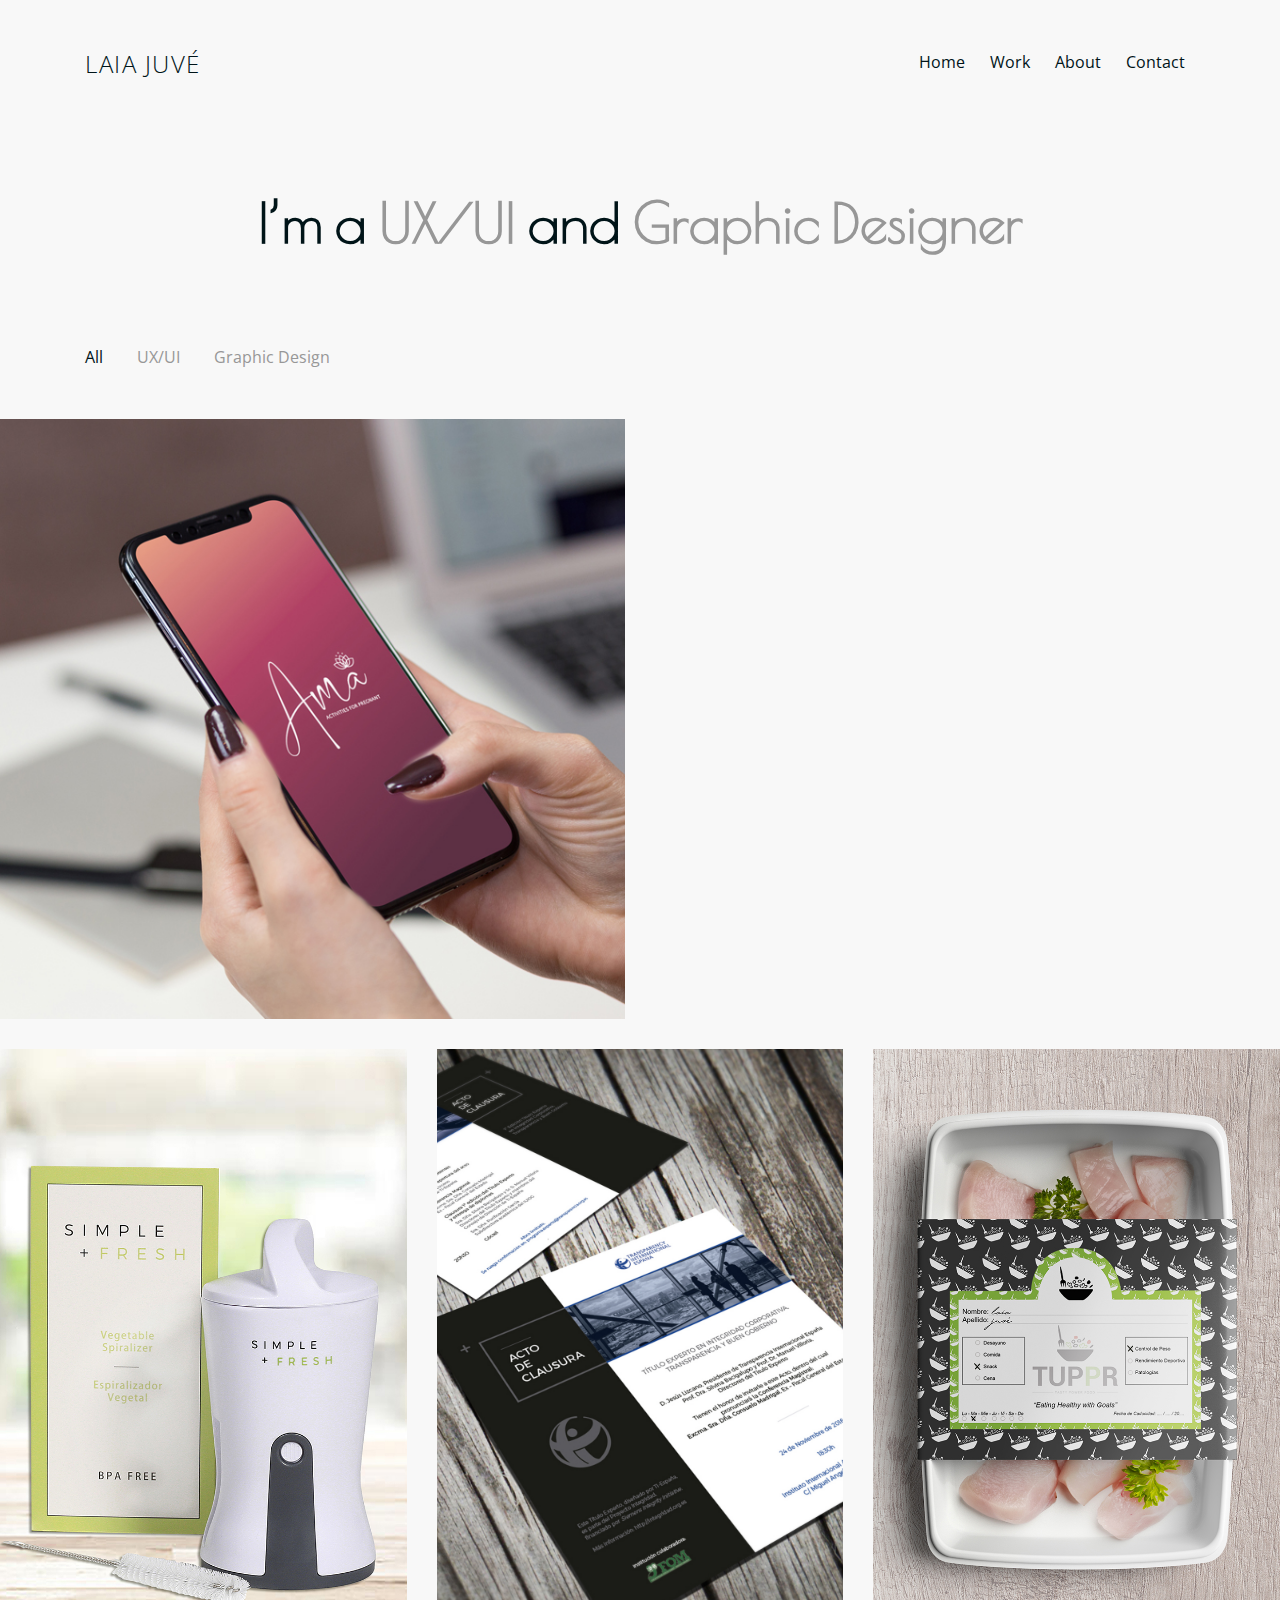
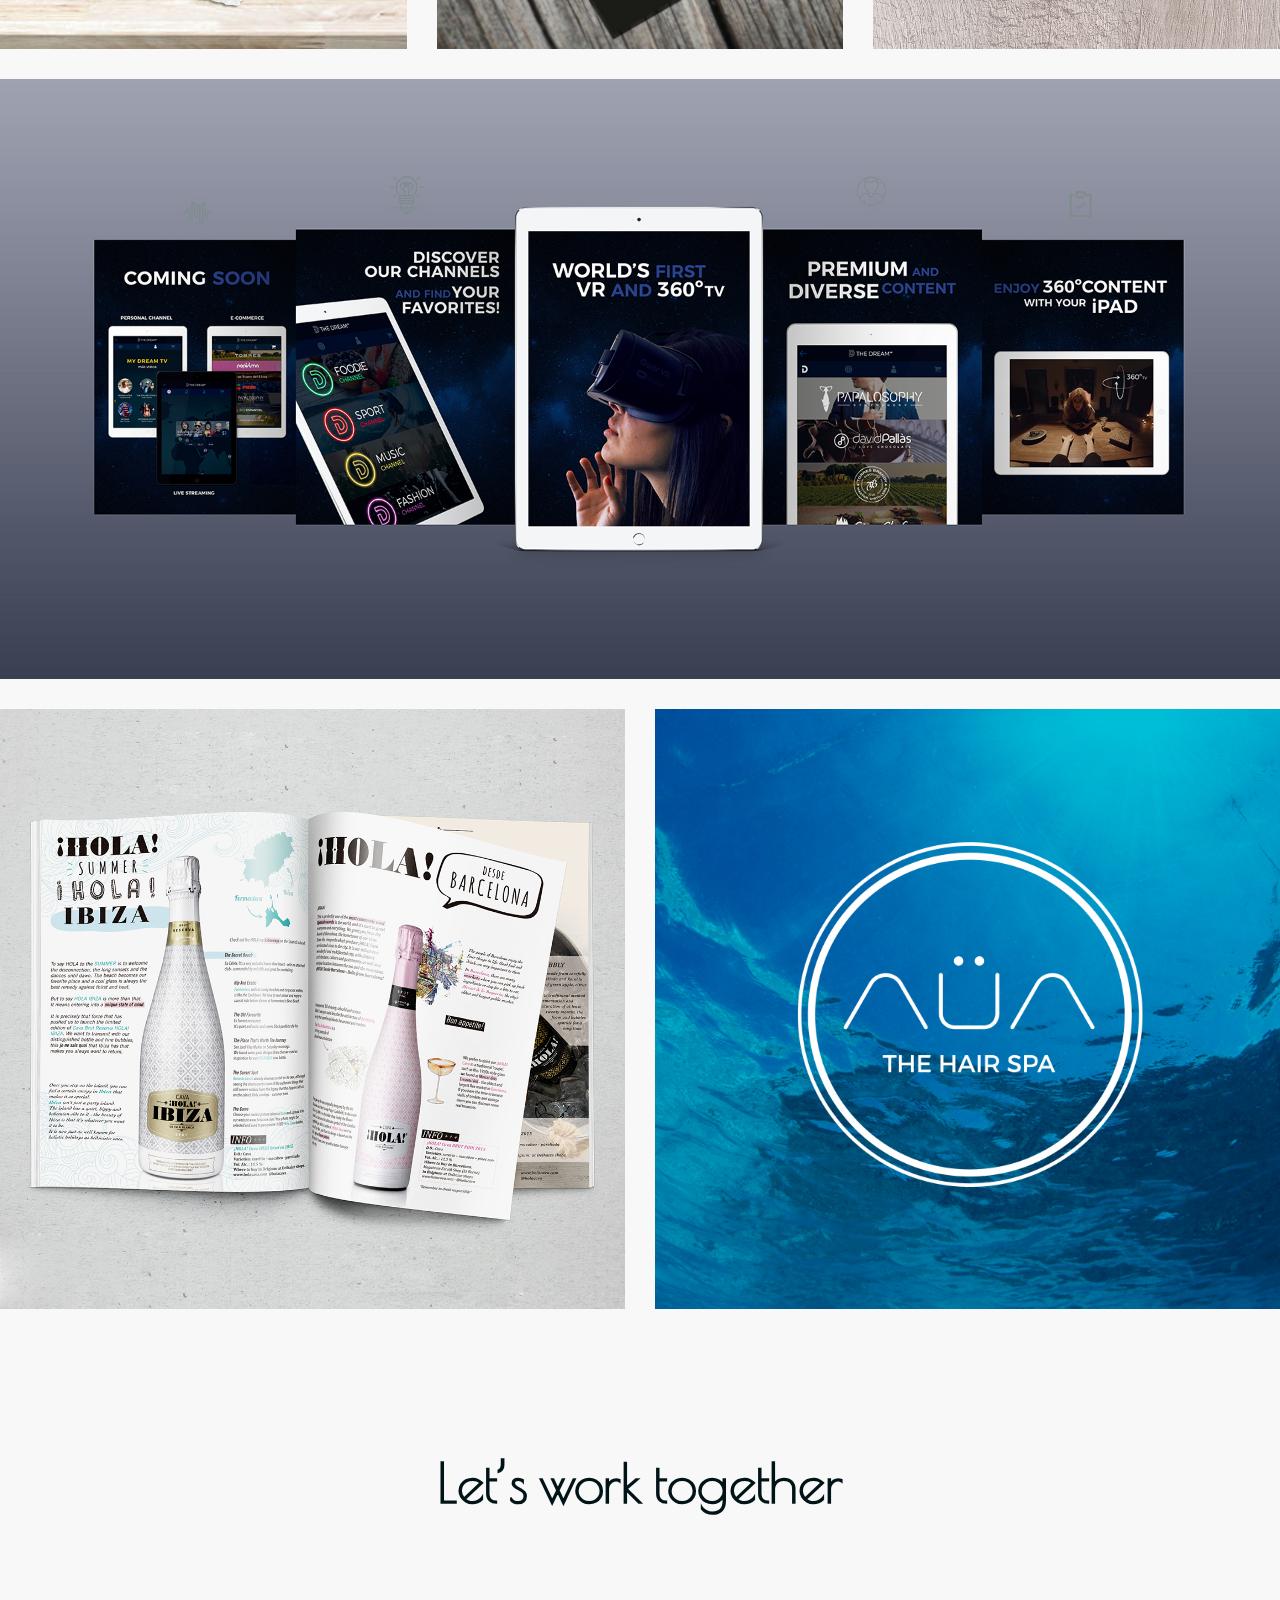
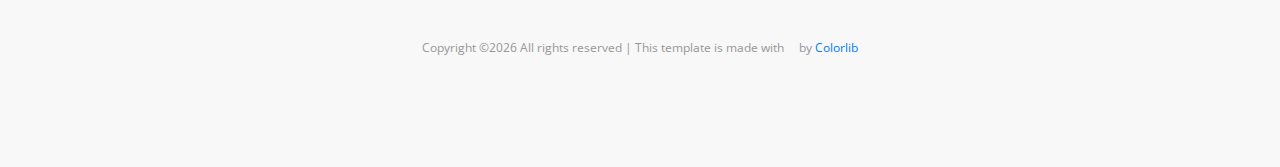
==== home.html @ ed582441 "Versión 1" ====
<!DOCTYPE html>
<html lang="es">
<head>
	<title>Laia Juvé Portfolio</title>
	<meta charset="UTF-8">
	<meta name="description" content="Laia Juvé Portfolio">
	<meta name="keywords" content="portfolio, laia , designer, creative, html">
	<meta name="viewport" content="width=device-width, initial-scale=1.0">
	<!-- Favicon -->
	<link href="img/favicon.ico" rel="shortcut icon"/>

	<!-- Google Fonts -->
	<link href="https://fonts.googleapis.com/css?family=Montserrat" rel="stylesheet">
	<link href="https://fonts.googleapis.com/css?family=Open+Sans" rel="stylesheet">
	<link href="https://fonts.googleapis.com/css?family=Poiret+One" rel="stylesheet">

	<!-- Stylesheets -->
	<link rel="stylesheet" href="stylesheet/bootstrap.min.css"/>
	<link rel="stylesheet" href="stylesheet/font-awesome.min.css"/>
	<link rel="stylesheet" href="stylesheet/magnific-popup.css"/>
	<link rel="stylesheet" href="stylesheet/style.css"/>


</head>
<body>

	<!-- header section start -->
	<header class="header-section">
		<div class="container">
			<div class="row">
				<div class="col-lg-4 col-md-3">
					<div class="logo">
						<h2 class="site-logo">LAIA JUVÉ</h2>
					</div>
				</div>
				<div class="col-lg-8 col-md-9">
					<nav class="main-menu">
						<ul>
							<li><a href="contact.html">Contact</a></li>
							<li><a href="about.html">About</a></li>
							<li><a href="home-2.html">Work</a></li>
							<li><a href="home.html">Home</a></li>
						</ul>
					</nav>
				</div>
			</div>
		</div>
		<div class="nav-switch">
			<i class="fa fa-bars"></i>
		</div>
	</header>
	<!-- header section end -->

	<!-- intro section start -->
	<section class="intro-section">
		<div class="container text-center">
			<div class="row">
				<div class="col-xl-10 offset-xl-1">
					<h2 class="section-title">I’m a <span>UX/UI</span> and <span>Graphic Designer</span></h2>
				</div>
			</div>
		</div>
	</section>
	<!-- intro section end -->


	<!-- portfolio section start -->
	<section class="portfolio-section">
		<div class="container">
			<ul class="portfolio-filter controls">
				<li class="control" data-filter="all">All</li>
				<li class="control" data-filter=".web">UX/UI</li>
				<li class="control" data-filter=".digital">Graphic Design</li>
			</ul>
		</div>
		<div class="container-fluid p-md-0 ">
			<div class="row portfolios-area">
				<div class="mix col-lg-6 col-md-6 web">
					<a href="img/portfolio/1.jpg" class="portfolio-item set-bg" data-setbg="img/portfolio/1.jpg">
						<div class="pi-inner">
							<h2>+ See Project</h2>
						</div>
					</a>
				</div>
				<div class="mix col-lg-6 col-md-6 digital">
					<a href="img/portfolio/2.2.jpg" class="portfolio-item set-bg" data-setbg="img/portfolio/2.2.jpg">
						<div class="pi-inner">
							<h2>+ See Project</h2>
						</div>
					</a>
				</div>
				<div class="mix col-lg-4 col-md-6 web">
					<a href="img/portfolio/3.jpg" class="portfolio-item set-bg" data-setbg="img/portfolio/3.jpg">
						<div class="pi-inner">
							<h2>+ See Project</h2>
						</div>
					</a>
				</div>
				<div class="mix col-lg-4 col-md-6 digital">
					<a href="img/portfolio/4.jpg" class="portfolio-item set-bg" data-setbg="img/portfolio/4.jpg">
						<div class="pi-inner">
							<h2>+ See Project</h2>
						</div>
					</a>
				</div>
				<div class="mix col-lg-4 col-md-6 rened">
					<a href="img/portfolio/5.jpg" class="portfolio-item set-bg" data-setbg="img/portfolio/5.jpg">
						<div class="pi-inner">
							<h2>+ See Project</h2>
						</div>
					</a>
				</div>
				<div class="mix col-lg-12 col-md-6 brand">
					<a href="img/portfolio/6.jpg" class="portfolio-item set-bg" data-setbg="img/portfolio/6.jpg">
						<div class="pi-inner">
							<h2>+ See Project</h2>
						</div>
					</a>
				</div>
				<div class="mix col-lg-6 col-md-6 rened">
					<a href="img/portfolio/7.jpg" class="portfolio-item set-bg" data-setbg="img/portfolio/7.jpg">
						<div class="pi-inner">
							<h2>+ See Project</h2>
						</div>
					</a>
				</div>
				<div class="mix col-lg-6 col-md-6 brand">
					<a href="img/portfolio/8.jpg" class="portfolio-item set-bg" data-setbg="img/portfolio/8.jpg">
						<div class="pi-inner">
							<h2>+ See Project</h2>
						</div>
					</a>
				</div>
			</div>
		</div>
	</section>
	<!-- portfolio section end -->


	<!-- footer section start -->
	<footer class="footer-section text-center">
		<div class="container">
			<h2 class="section-title mb-5">Let’s work together</h2>
			<div class="social-links">
				<a href=""><span class="fa fa-pinterest"></span></a>
				<a href=""><span class="fa fa-linkedin"></span></a>
				<a href=""><span class="fa fa-instagram"></span></a>
				<a href=""><span class="fa fa-facebook"></span></a>
				<a href=""><span class="fa fa-twitter"></span></a>
			</div>
			<div class="copyright"><!-- Link back to Colorlib can't be removed. Template is licensed under CC BY 3.0. -->
Copyright &copy;<script>document.write(new Date().getFullYear());</script> All rights reserved | This template is made with <i class="fa fa-heart-o" aria-hidden="true"></i> by <a href="https://colorlib.com" target="_blank">Colorlib</a>
<!-- Link back to Colorlib can't be removed. Template is licensed under CC BY 3.0. -->
</div>
		</div>
	</footer>
	<!-- footer section end -->



	<!--====== Javascripts & Jquery ======-->
	<script src="js/jquery-2.1.4.min.js"></script>
	<script src="js/bootstrap.min.js"></script>
	<script src="js/mixitup.min.js"></script>
	<script src="js/magnific-popup.min.js"></script>
	<script src="js/main.js"></script>
</body>
</html>
---- stylesheet/style.css ----
/* =================================
------------------------------------
  Riddle - Portfolio
  Version: 1.0
 ------------------------------------
 ====================================*/

/*----------------------------------------*/
/* Template default CSS
/*----------------------------------------*/

html,
body {
  height: 100%;
  font-family: 'Open Sans', sans-serif;
  background-color: #f8f8f8;
}

h1,
h2,
h3,
h4,
h5,
h6 {
  color: #001418;
  margin: 0;
  font-weight: 600;
  font-family: 'Open Sans', sans-serif;
}

p {
  font-size: 18px;
  color: #979797;
  line-height: 1.8;
}

img {
  max-width: 100%;
}

input:focus,
select:focus,
button:focus,
textarea:focus {
  outline: none;
}

a:hover,
a:focus {
  text-decoration: none;
  outline: none;
}

ul,
ol {
  padding: 0;
  margin: 0;
}

/*------------------------
  Helper css
--------------------------*/
.body-pad {
  padding: 0 40px;
}

.spad {
  padding: 100px 0;
}

.pt100 {
  padding-top: 100px;
}

.set-bg {
  background-repeat: no-repeat;
  background-size: cover;
}

.section-title {
  font-size: 55px;
  font-family: 'Poiret One', cursive;
}

.section-title span {
  color: #979797;
}

/*------------------------
  Common Elements
--------------------------*/
.element {
  margin-bottom: 100px;
}

.element:last-child {
  margin-bottom: 0;
}


/*=== Buttons ===*/


.btn-fade {
  background-color: #979797;
}

.btn-line {
  background: none;
  border: 2px solid #000;
  color: #000;
  padding: 13px 10px;
}

.btn-line:hover {
  color: #000;
}

.btn-line-fade {
  background: none;
  border: 2px solid #979797;
  color: #979797;
  padding: 13px 10px;
}

.btn-line-fade:hover {
  color: #979797;
}


/*===  Accordion  ===*/
.accordion-area .panel {
  margin-bottom: 30px;
}

.accordion-area .panel-header {
  background: #000;
  color: #fff;
  display: block;
  padding: 12px 50px;
  padding-left: 30px;
  font-size: 14px;
  font-weight: 600;
  position: relative;
  border: 2px solid #000;
  -webkit-transition: all 0.4s ease-out 0s;
  -o-transition: all 0.4s ease-out 0s;
  transition: all 0.4s ease-out 0s;
}

.accordion-area .panel-header.active {
  background: transparent;
  color: #000;
}

.accordion-area .panel-header.active .panel-link:after {
  content: "-";
  color: #000;
}

.accordion-area .panel-header.active .panel-link.collapsed:after {
  content: "+";
}

.accordion-area .panel-link {
  position: absolute;
  right: 0;
  top: 0;
  height: 100%;
  width: 50px;
  border: none;
  cursor: pointer;
  background: transparent;
}

.accordion-area .panel-body p {
  font-size: 14px;
  margin-bottom: 0;
  padding-top: 25px;
}

.accordion-area .panel-body {
  padding: 0 5px;
}

.accordion-area .panel-link:after {
  content: "+";
  position: absolute;
  left: 50%;
  font-size: 16px;
  font-weight: 700;
  top: 50%;
  color: #fff;
  line-height: 16px;
  margin-top: -8px;
  margin-left: -4px;
}

/*===  Tab  ===*/
.tab-element .nav-tabs {
  border-bottom: none;
  margin-bottom: 35px;
}

.tab-element .nav-tabs .nav-link {
  border: 2px solid #000;
  background: #000;
  border-radius: 0;
  margin-right: 10px;
  font-size: 14px;
  font-weight: 500;
  color: #222;
  padding: 15px 40px;
  min-width: 118px;
  font-size: 16px;
  color: #fff;
  margin-bottom: 10px;
}

.tab-element .nav-tabs .nav-item:last-child .nav-link {
  margin-right: 0;
}

.tab-element .nav-tabs .nav-link.active {
  background: transparent;
  color: #000;
}

.tab-element .tab-pane h4 {
  font-size: 18px;
  margin: 25px 0 20px;
}

.tab-element .tab-pane p {
  font-size: 14px;
}

.circle-progress {
  text-align: center;
  position: relative;
}

.circle-progress canvas {
  -webkit-transform: rotate(90deg);
  -ms-transform: rotate(90deg);
  transform: rotate(90deg);
}

.circle-progress .progress-info {
  position: absolute;
  width: 100%;
  top: 30%;
}

.circle-progress .progress-info h2 {
  font-size: 36px;
}

.circle-progress .progress-info p {
  color: #979797;
  font-size: 16px;
  line-height: normal;
}

/*===  Icon Box  ===*/
.icon-box {
  display: -webkit-box;
  display: -ms-flexbox;
  display: flex;
}

.icon-box .icon h2 {
  font-size: 60px;
}

.icon-box .icon-box-content {
  padding-left: 25px;
  padding-top: 10px;
}

.icon-box .icon-box-content h3 {
  font-size: 24px;
  margin-bottom: 25px;
}

/*------------------------
    Header Section
--------------------------*/
.header-section {
  padding-top: 30px;
  padding-bottom: 20px;
  position: relative;
}

.site-logo {
  font-size: 24px;
  padding-top: 20px;
  font-weight: lighter;
  letter-spacing: 1.5px;
}

.main-menu ul {
  list-style: none;
}

.main-menu ul li {
  display: inline;
  float: right;
}

.main-menu ul li a {
  display: inline-block;
  font-size: 16px;
  color: #001418;
  margin-left: 15px;
  margin-right: 10px;
  padding: 20px 0 5px;
}

.header-btn {
  float: right;
  margin-right: 0;
}

.nav-switch {
  display: none;
}

/*------------------------
    Intro Section
--------------------------*/
.intro-section {
  padding: 90px 0;
}

/*------------------------
    Portfolio Section
--------------------------*/
.portfolio-section {
  overflow: hidden;
}

.portfolio-filter {
  list-style: none;
  padding-bottom: 40px;
}

.portfolio-filter li {
  font-size: 16px;
  display: inline-block;
  margin-right: 30px;
  padding-bottom: 10px;
  color: #979797;
  cursor: pointer;
}

.portfolio-filter li.mixitup-control-active {
  color: #001418;
}

.portfolios-area .gallery-block {
  padding: 0;
}

.gallery-block {
  position: relative;
}

.portfolio-item {
  display: block;
  width: 100%;
  height: 600px;
  background-position: center center;
  position: relative;
  margin-bottom: 30px;
}

.portfolio-item .pi-inner {
  position: absolute;
  width: 100%;
  height: 100%;
  left: 0;
  top: 0;
  background: transparent;
  -webkit-transition: all 0.4s ease 0s;
  -o-transition: all 0.4s ease 0s;
  transition: all 0.4s ease 0s;
}

.portfolio-item .pi-inner h2 {
  opacity: 0;
  font-size: 30px;
  font-weight: 400;
  position: absolute;
  left: 50px;
  bottom: 50px;
  color: #fff;
  letter-spacing: 10px;
  -webkit-transition: all 0.3s ease 0s;
  -o-transition: all 0.3s ease 0s;
  transition: all 0.3s ease 0s;
}

.portfolio-item:hover .pi-inner {
  background: rgba(0, 20, 24, 0.8);
}

.portfolio-item:hover .pi-inner h2 {
  opacity: 1;
  letter-spacing: 0;
}

.portfolio-meta {
  padding-bottom: 45px;
}

.portfolio-meta h2 {
  font-size: 24px;
}

.portfolio-meta p {
  font-size: 14px;
  color: #a6a6a6;
  margin-bottom: 0;
}

.portfolio-intro {
  display: block;
}

.img-popup-warp .mfp-content {
  opacity: 0;
  -webkit-transform: scale(0.8);
  -ms-transform: scale(0.8);
  transform: scale(0.8);
  -webkit-transition: all 0.4s;
  -o-transition: all 0.4s;
  transition: all 0.4s;
}

.img-popup-warp.mfp-ready .mfp-content {
  opacity: 1;
  -webkit-transform: scale(1);
  -ms-transform: scale(1);
  transform: scale(1);
}

/*------------------------
    Footer Section
--------------------------*/
.footer-section {
  padding: 110px 0;
}

.footer-section .copyright {
  font-size: 12px;
  color: #979797;
}

.social-links {
  margin-top: 60px;
  margin-bottom: 40px;
}

.social-links a {
  color: #979797;
  font-size: 15px;
  margin-right: 30px;
}

.social-links a:last-child {
  margin-right: 0;
}

/*------------------------
    About Page
--------------------------*/
.pic-frame {
  position: relative;
  padding-left: 25px;
  padding-bottom: 25px;
  display: inline-block;
}

.pic-frame:after {
  position: absolute;
  content: "";
  width: calc(100% - 25px);
  height: calc(100% - 25px);
  bottom: 0;
  left: 0;
  border: 2px solid #000;
  z-index: 1;
}

.milestone {
  margin-top: 15px;
}

.milestone h2 {
  font-size: 60px;
}

.milestone h2 span {
  font-size: 18px;
  color: #979797;
}

/*------------------------
    Blog Page
--------------------------*/
.blog-item {
  margin-bottom: 70px;
}

.blog-item .read-more {
  color: #000;
  position: relative;
  display: inline-block;
  padding-bottom: 5px;
  line-height: 18px;
  font-size: 18px;
}

.blog-item .read-more:after {
  position: absolute;
  content: '';
  width: 100%;
  height: 2px;
  bottom: 0;
  left: 0;
  background: #000;
}

.thumb {
  margin-bottom: 30px;
}

.blog-content h2 {
  font-size: 24px;
  margin-bottom: 15px;
}

.blog-content .blog-meta {
  font-size: 13px;
  color: #979797;
  margin-bottom: 30px;
}

.blog-content p {
  margin-bottom: 30px;
}

/*------------------------
    Contact Page
--------------------------*/
.contect-tect {
  text-align: center;
  margin-bottom: 70px;
}

.contect-tect h2 {
  font-size: 24px;
  margin-bottom: 30px;
}

.contect-tect p {
  font-size: 17px;
}

.contact-form {
  display: block;
  width: 100%;
}

.contact-form input {
  padding-left: 25px;
  height: 60px;
  width: 100%;
  border: none;
  border-bottom: 2px solid #000;
  margin-bottom: 30px;
  font-size: 12px;
}

.contact-form textarea {
  padding-left: 25px;
  height: 200px;
  width: 100%;
  border: none;
  border-bottom: 2px solid #000;
  margin-bottom: 30px;
  font-size: 12px;
}

.contact-form ::-webkit-input-placeholder {
  font-style: italic;
}

.contact-form :-ms-input-placeholder {
  font-style: italic;
}

.contact-form ::-ms-input-placeholder {
  font-style: italic;
}

.contact-form ::placeholder {
  font-style: italic;
}

/* ===========================
  Responsive
==============================*/
@media only screen and (max-width: 1448px) {
  .home-2.container {
    width: auto;
  }
}

/* Medium screen : 992px. */
@media only screen and (min-width: 992px) and (max-width: 1199px) {
  .portfolio-item {
    height: 450px;
  }
}

/* Tablet :768px. */
@media only screen and (min-width: 768px) and (max-width: 991px) {
  .body-pad {
    padding: 0 30px;
  }
  .portfolio-item {
    height: 350px;
  }
}

/* Large Mobile :480px. */
@media only screen and (max-width: 767px) {
  .body-pad {
    padding: 0 15px;
  }
  .main-menu {
    position: absolute;
    background: #efefef;
    width: 100%;
    z-index: 999;
    left: 0;
    top: 30px;
    padding-top: 15px;
    display: none;
  }
  .main-menu ul li a {
    padding: 10px 15px;
    border-bottom: 1px solid #ddd;
    display: block;
  }
  .main-menu ul li {
    display: block;
  }
  .main-menu ul li:last-child a {
    border-bottom: none;
  }
  .home-2 {
    text-align: left;
  }
  .home-2 .main-menu {
    top: 99px;
  }
  .nav-switch {
    position: absolute;
    right: 25px;
    font-size: 30px;
    color: #333;
    top: 35px;
    display: block;
  }
  .header-btn {
    display: none;
  }
  .section-title {
    font-size: 45px;
  }
  .portfolio-filter {
    text-align: center;
  }
}

/* small Mobile :320px. */
@media only screen and (max-width: 479px) {
  .section-title {
    font-size: 30px;
  }
}
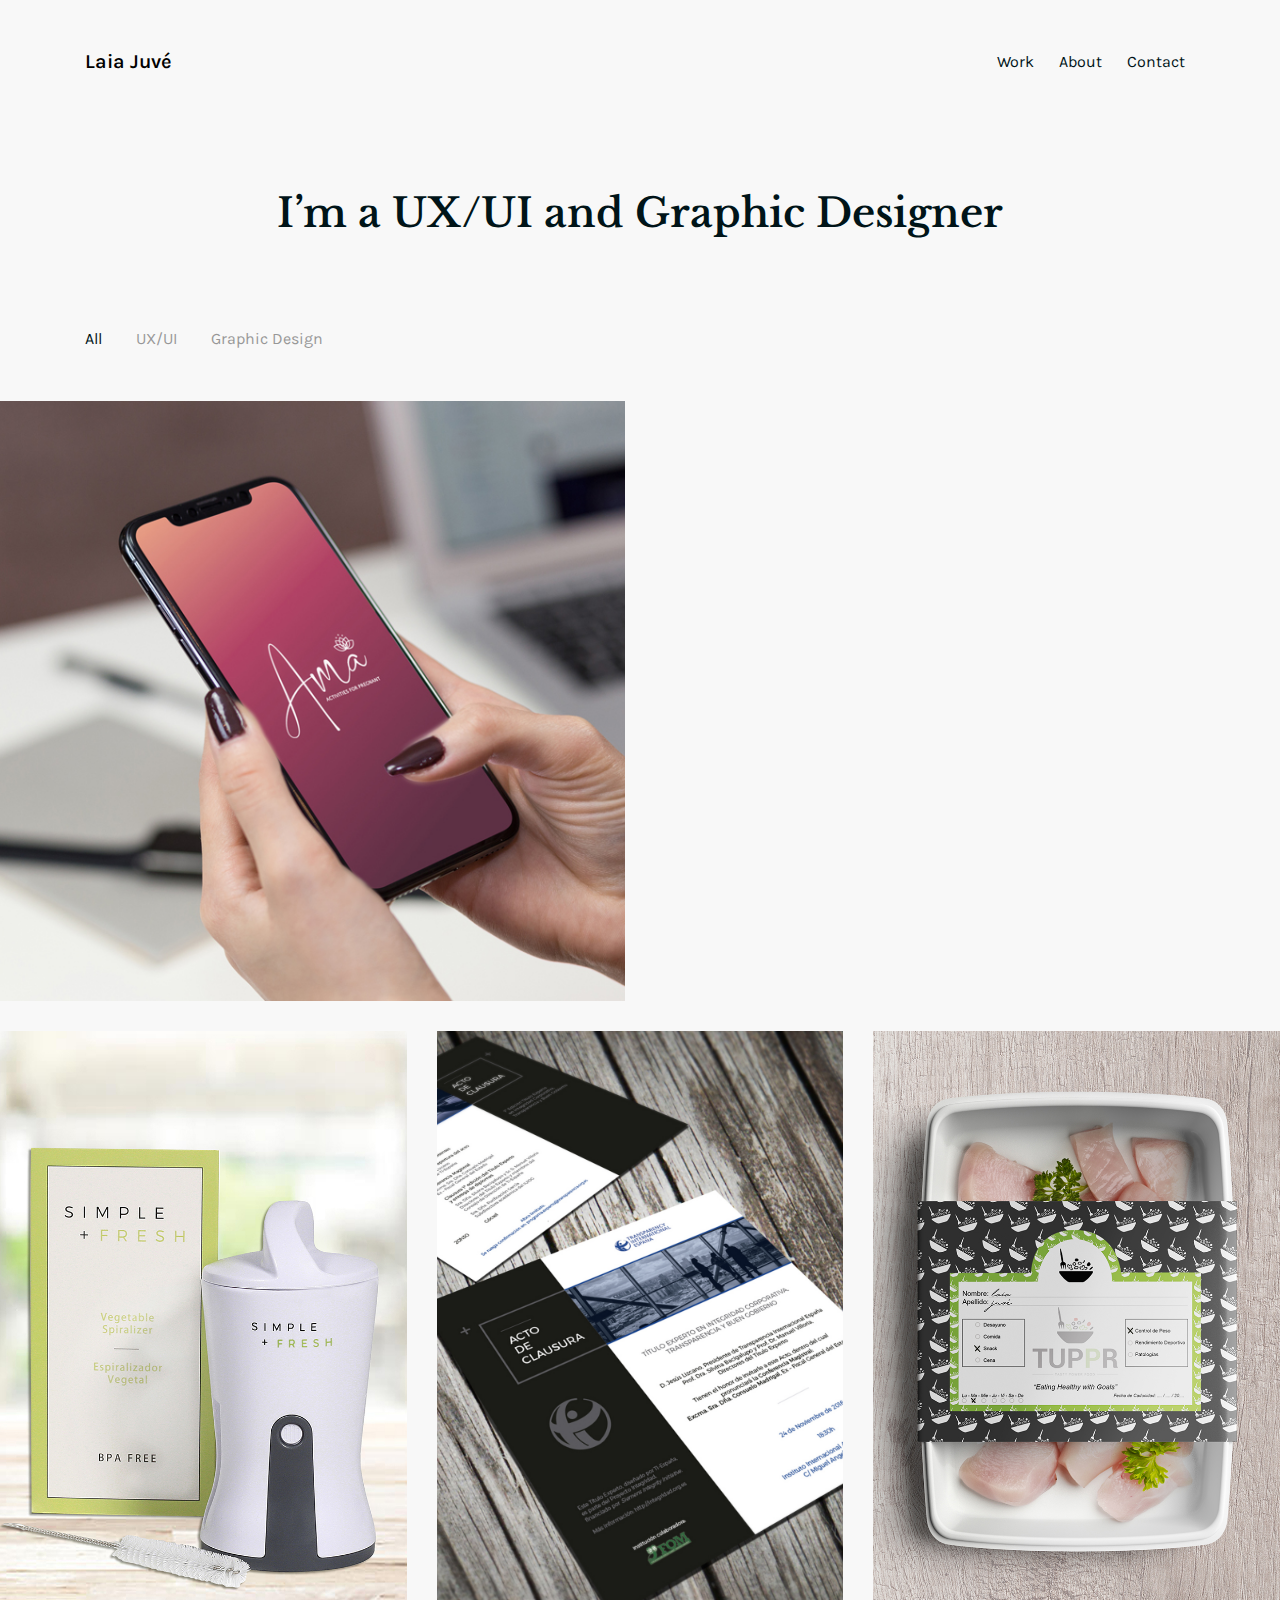
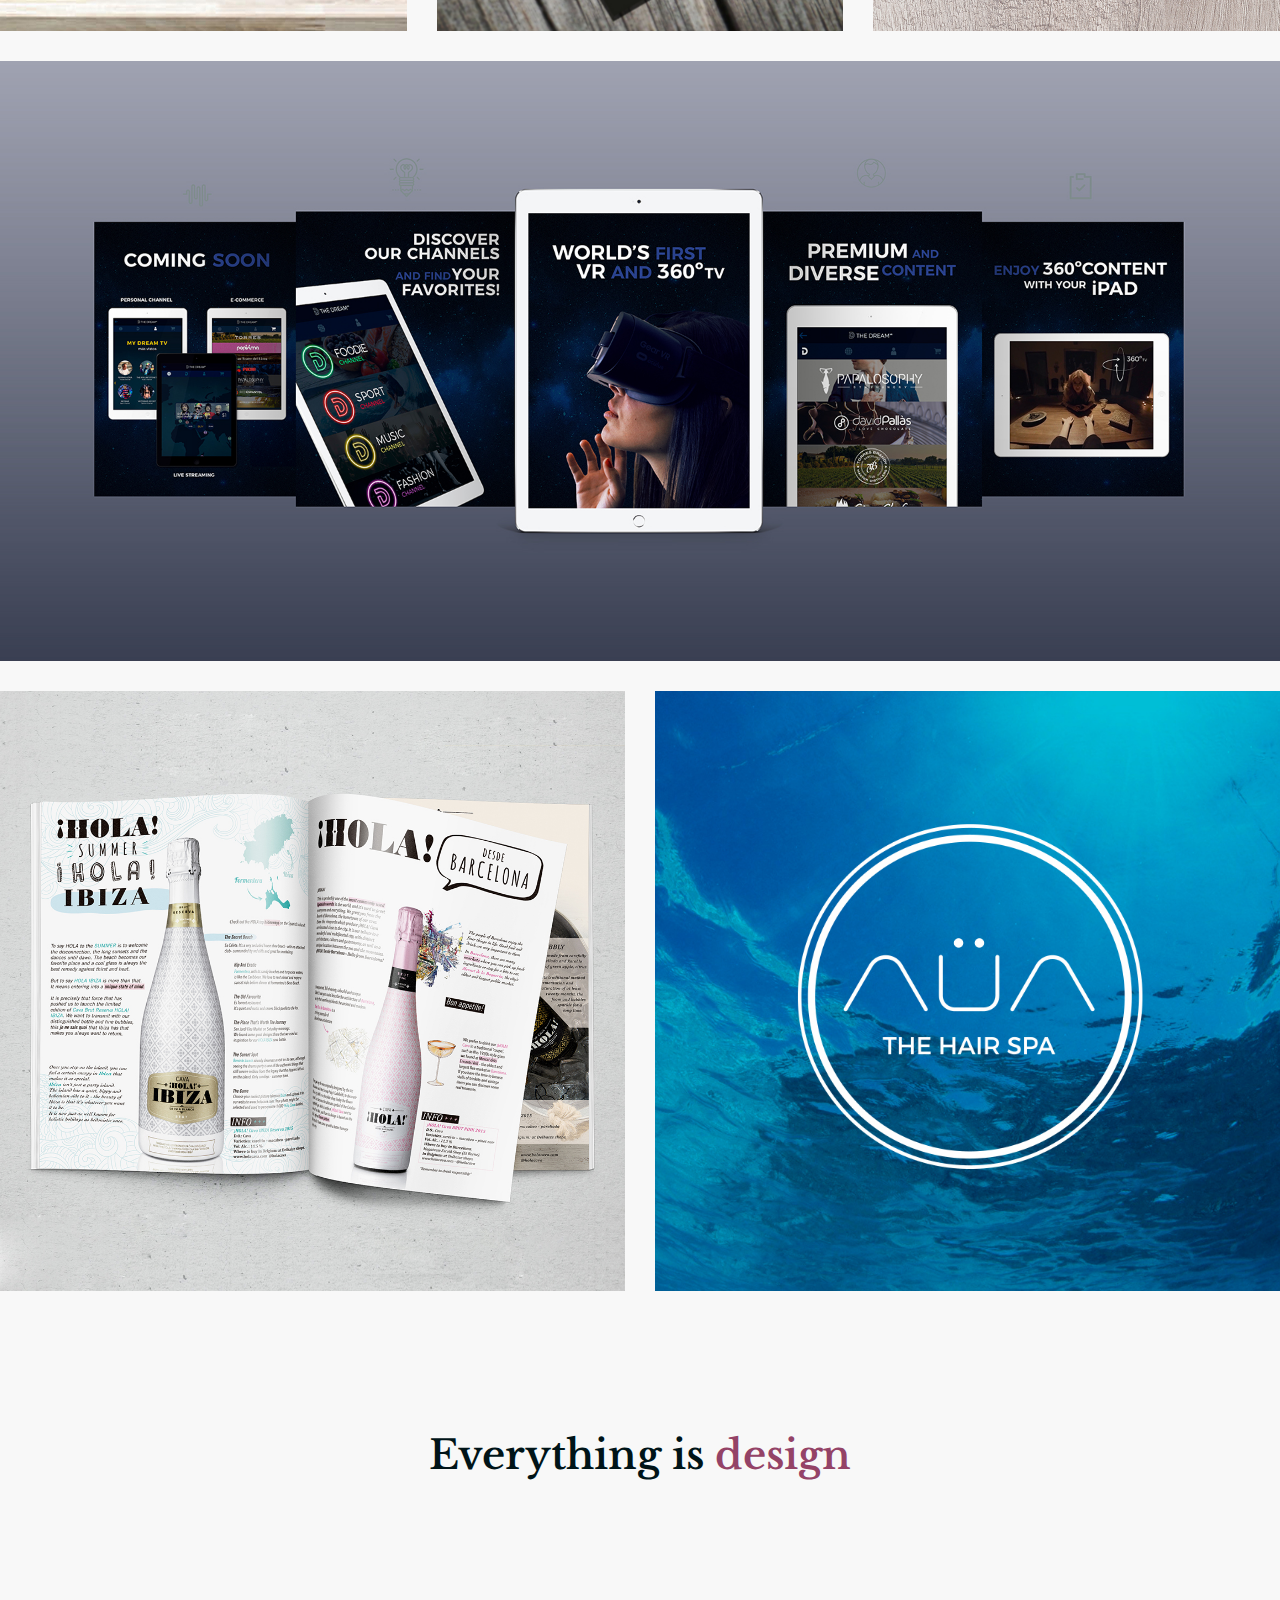
==== commit f78f1eeb: "v4" ====
--- a/home.html
+++ b/home.html
@@ -6,15 +6,22 @@
 	<meta name="description" content="Laia Juvé Portfolio">
 	<meta name="keywords" content="portfolio, laia , designer, creative, html">
 	<meta name="viewport" content="width=device-width, initial-scale=1.0">
+	<meta name="theme-color" content="#f8f8f8">
 	<!-- Favicon -->
 	<link href="img/favicon.ico" rel="shortcut icon"/>
 
 	<!-- Google Fonts -->
-	<link href="https://fonts.googleapis.com/css?family=Montserrat" rel="stylesheet">
 	<link href="https://fonts.googleapis.com/css?family=Open+Sans" rel="stylesheet">
 	<link href="https://fonts.googleapis.com/css?family=Poiret+One" rel="stylesheet">
+	<link href="https://fonts.googleapis.com/css?family=Karla" rel="stylesheet">
+	<link href="https://fonts.googleapis.com/css?family=Krub" rel="stylesheet">
+	<link href="https://fonts.googleapis.com/css?family=Libre+Baskerville" rel="stylesheet">
 
 	<!-- Stylesheets -->
+	<script src="./js/jquery.js"></script>
+ 	<script src="https://cdnjs.cloudflare.com/ajax/libs/popper.js/1.14.3/umd/popper.min.js" integrity="sha384-ZMP7rVo3mIykV+2+9J3UJ46jBk0WLaUAdn689aCwoqbBJiSnjAK/l8WvCWPIPm49" crossorigin="anonymous"></script>
+ 	<script src="./bootstrap.js"></script>
+ 	<script src="./main1.js"></script>
 	<link rel="stylesheet" href="stylesheet/bootstrap.min.css"/>
 	<link rel="stylesheet" href="stylesheet/font-awesome.min.css"/>
 	<link rel="stylesheet" href="stylesheet/magnific-popup.css"/>
@@ -25,21 +32,20 @@
 <body>
 
 	<!-- header section start -->
-	<header class="header-section">
+	<header class="cabecera">
 		<div class="container">
 			<div class="row">
 				<div class="col-lg-4 col-md-3">
 					<div class="logo">
-						<h2 class="site-logo">LAIA JUVÉ</h2>
+						<h2 class="logotipo"><a href="home.html">Laia Juvé</a></h2>
 					</div>
 				</div>
 				<div class="col-lg-8 col-md-9">
 					<nav class="main-menu">
 						<ul>
-							<li><a href="contact.html">Contact</a></li>
+							<li><a href="contact.html" class="active">Contact</a></li>
 							<li><a href="about.html">About</a></li>
-							<li><a href="home-2.html">Work</a></li>
-							<li><a href="home.html">Home</a></li>
+							<li><a href="home.html">Work</a></li>
 						</ul>
 					</nav>
 				</div>
@@ -56,7 +62,7 @@
 		<div class="container text-center">
 			<div class="row">
 				<div class="col-xl-10 offset-xl-1">
-					<h2 class="section-title">I’m a <span>UX/UI</span> and <span>Graphic Designer</span></h2>
+					<h2 class="titulos">I’m a UX/UI and Graphic Designer</h2>
 				</div>
 			</div>
 		</div>
@@ -69,62 +75,62 @@
 		<div class="container">
 			<ul class="portfolio-filter controls">
 				<li class="control" data-filter="all">All</li>
-				<li class="control" data-filter=".web">UX/UI</li>
-				<li class="control" data-filter=".digital">Graphic Design</li>
+				<li class="control" data-filter=".UX">UX/UI</li>
+				<li class="control" data-filter=".graphic">Graphic Design</li>
 			</ul>
 		</div>
 		<div class="container-fluid p-md-0 ">
 			<div class="row portfolios-area">
-				<div class="mix col-lg-6 col-md-6 web">
+				<div class="mix col-lg-6 col-md-6 UX">
 					<a href="img/portfolio/1.jpg" class="portfolio-item set-bg" data-setbg="img/portfolio/1.jpg">
 						<div class="pi-inner">
 							<h2>+ See Project</h2>
 						</div>
 					</a>
 				</div>
-				<div class="mix col-lg-6 col-md-6 digital">
+				<div class="mix col-lg-6 col-md-6 UX">
 					<a href="img/portfolio/2.2.jpg" class="portfolio-item set-bg" data-setbg="img/portfolio/2.2.jpg">
 						<div class="pi-inner">
 							<h2>+ See Project</h2>
 						</div>
 					</a>
 				</div>
-				<div class="mix col-lg-4 col-md-6 web">
+				<div class="mix col-lg-4 col-md-6 graphic">
 					<a href="img/portfolio/3.jpg" class="portfolio-item set-bg" data-setbg="img/portfolio/3.jpg">
 						<div class="pi-inner">
 							<h2>+ See Project</h2>
 						</div>
 					</a>
 				</div>
-				<div class="mix col-lg-4 col-md-6 digital">
+				<div class="mix col-lg-4 col-md-6 graphic">
 					<a href="img/portfolio/4.jpg" class="portfolio-item set-bg" data-setbg="img/portfolio/4.jpg">
 						<div class="pi-inner">
 							<h2>+ See Project</h2>
 						</div>
 					</a>
 				</div>
-				<div class="mix col-lg-4 col-md-6 rened">
+				<div class="mix col-lg-4 col-md-6 graphic">
 					<a href="img/portfolio/5.jpg" class="portfolio-item set-bg" data-setbg="img/portfolio/5.jpg">
 						<div class="pi-inner">
 							<h2>+ See Project</h2>
 						</div>
 					</a>
 				</div>
-				<div class="mix col-lg-12 col-md-6 brand">
+				<div class="mix col-lg-12 col-md-6 UX">
 					<a href="img/portfolio/6.jpg" class="portfolio-item set-bg" data-setbg="img/portfolio/6.jpg">
 						<div class="pi-inner">
 							<h2>+ See Project</h2>
 						</div>
 					</a>
 				</div>
-				<div class="mix col-lg-6 col-md-6 rened">
+				<div class="mix col-lg-6 col-md-6 graphic">
 					<a href="img/portfolio/7.jpg" class="portfolio-item set-bg" data-setbg="img/portfolio/7.jpg">
 						<div class="pi-inner">
 							<h2>+ See Project</h2>
 						</div>
 					</a>
 				</div>
-				<div class="mix col-lg-6 col-md-6 brand">
+				<div class="mix col-lg-6 col-md-6 graphic">
 					<a href="img/portfolio/8.jpg" class="portfolio-item set-bg" data-setbg="img/portfolio/8.jpg">
 						<div class="pi-inner">
 							<h2>+ See Project</h2>
@@ -137,21 +143,16 @@
 	<!-- portfolio section end -->
 
 
-	<!-- footer section start -->
-	<footer class="footer-section text-center">
+	<!-- FOOTER -->
+	<footer class="pie text-center">
 		<div class="container">
-			<h2 class="section-title mb-5">Let’s work together</h2>
-			<div class="social-links">
-				<a href=""><span class="fa fa-pinterest"></span></a>
-				<a href=""><span class="fa fa-linkedin"></span></a>
-				<a href=""><span class="fa fa-instagram"></span></a>
-				<a href=""><span class="fa fa-facebook"></span></a>
-				<a href=""><span class="fa fa-twitter"></span></a>
+			<h2 class="titulos mb-5">Everything is <span>design</span></h2>
+			<div class="rrss">
+				<a href="https://www.linkedin.com/in/laia-juv%C3%A9-navarro-432b17116/"><span class="fa fa-linkedin"></span></a>
+				<a href="https://www.instagram.com/laia.jn/"><span class="fa fa-instagram"></span></a>
+				<a href="https://www.facebook.com/laiajuve"><span class="fa fa-facebook"></span></a>
 			</div>
-			<div class="copyright"><!-- Link back to Colorlib can't be removed. Template is licensed under CC BY 3.0. -->
-Copyright &copy;<script>document.write(new Date().getFullYear());</script> All rights reserved | This template is made with <i class="fa fa-heart-o" aria-hidden="true"></i> by <a href="https://colorlib.com" target="_blank">Colorlib</a>
-<!-- Link back to Colorlib can't be removed. Template is licensed under CC BY 3.0. -->
-</div>
+
 		</div>
 	</footer>
 	<!-- footer section end -->
@@ -165,4 +166,4 @@
 	<script src="js/magnific-popup.min.js"></script>
 	<script src="js/main.js"></script>
 </body>
-</html>
+</html>s
--- a/stylesheet/style.css
+++ b/stylesheet/style.css
@@ -1,9 +1,3 @@
-/* =================================
-------------------------------------
-  Riddle - Portfolio
-  Version: 1.0
- ------------------------------------
- ====================================*/
 
 /*----------------------------------------*/
 /* Template default CSS
@@ -12,7 +6,7 @@
 html,
 body {
   height: 100%;
-  font-family: 'Open Sans', sans-serif;
+  font-family: 'Karla', sans-serif;
   background-color: #f8f8f8;
 }
 
@@ -25,7 +19,7 @@
   color: #001418;
   margin: 0;
   font-weight: 600;
-  font-family: 'Open Sans', sans-serif;
+  font-family: 'Karla', sans-serif;
 }
 
 p {
@@ -57,6 +51,8 @@
   margin: 0;
 }
 
+
+
 /*------------------------
   Helper css
 --------------------------*/
@@ -77,13 +73,13 @@
   background-size: cover;
 }
 
-.section-title {
-  font-size: 55px;
-  font-family: 'Poiret One', cursive;
-}
-
-.section-title span {
-  color: #979797;
+.titulos {
+  font-size: 40px;
+  font-family: 'Libre Baskerville', serif;
+}
+
+.titulos span {
+  color: #944367;
 }
 
 /*------------------------
@@ -98,205 +94,23 @@
 }
 
 
-/*=== Buttons ===*/
-
-
-.btn-fade {
-  background-color: #979797;
-}
-
-.btn-line {
-  background: none;
-  border: 2px solid #000;
-  color: #000;
-  padding: 13px 10px;
-}
-
-.btn-line:hover {
-  color: #000;
-}
-
-.btn-line-fade {
-  background: none;
-  border: 2px solid #979797;
-  color: #979797;
-  padding: 13px 10px;
-}
-
-.btn-line-fade:hover {
-  color: #979797;
-}
-
-
-/*===  Accordion  ===*/
-.accordion-area .panel {
-  margin-bottom: 30px;
-}
-
-.accordion-area .panel-header {
-  background: #000;
-  color: #fff;
-  display: block;
-  padding: 12px 50px;
-  padding-left: 30px;
-  font-size: 14px;
-  font-weight: 600;
-  position: relative;
-  border: 2px solid #000;
-  -webkit-transition: all 0.4s ease-out 0s;
-  -o-transition: all 0.4s ease-out 0s;
-  transition: all 0.4s ease-out 0s;
-}
-
-.accordion-area .panel-header.active {
-  background: transparent;
-  color: #000;
-}
-
-.accordion-area .panel-header.active .panel-link:after {
-  content: "-";
-  color: #000;
-}
-
-.accordion-area .panel-header.active .panel-link.collapsed:after {
-  content: "+";
-}
-
-.accordion-area .panel-link {
-  position: absolute;
-  right: 0;
-  top: 0;
-  height: 100%;
-  width: 50px;
-  border: none;
-  cursor: pointer;
-  background: transparent;
-}
-
-.accordion-area .panel-body p {
-  font-size: 14px;
-  margin-bottom: 0;
-  padding-top: 25px;
-}
-
-.accordion-area .panel-body {
-  padding: 0 5px;
-}
-
-.accordion-area .panel-link:after {
-  content: "+";
-  position: absolute;
-  left: 50%;
-  font-size: 16px;
-  font-weight: 700;
-  top: 50%;
-  color: #fff;
-  line-height: 16px;
-  margin-top: -8px;
-  margin-left: -4px;
-}
-
-/*===  Tab  ===*/
-.tab-element .nav-tabs {
-  border-bottom: none;
-  margin-bottom: 35px;
-}
-
-.tab-element .nav-tabs .nav-link {
-  border: 2px solid #000;
-  background: #000;
-  border-radius: 0;
-  margin-right: 10px;
-  font-size: 14px;
-  font-weight: 500;
-  color: #222;
-  padding: 15px 40px;
-  min-width: 118px;
-  font-size: 16px;
-  color: #fff;
-  margin-bottom: 10px;
-}
-
-.tab-element .nav-tabs .nav-item:last-child .nav-link {
-  margin-right: 0;
-}
-
-.tab-element .nav-tabs .nav-link.active {
-  background: transparent;
-  color: #000;
-}
-
-.tab-element .tab-pane h4 {
-  font-size: 18px;
-  margin: 25px 0 20px;
-}
-
-.tab-element .tab-pane p {
-  font-size: 14px;
-}
-
-.circle-progress {
-  text-align: center;
-  position: relative;
-}
-
-.circle-progress canvas {
-  -webkit-transform: rotate(90deg);
-  -ms-transform: rotate(90deg);
-  transform: rotate(90deg);
-}
-
-.circle-progress .progress-info {
-  position: absolute;
-  width: 100%;
-  top: 30%;
-}
-
-.circle-progress .progress-info h2 {
-  font-size: 36px;
-}
-
-.circle-progress .progress-info p {
-  color: #979797;
-  font-size: 16px;
-  line-height: normal;
-}
-
-/*===  Icon Box  ===*/
-.icon-box {
-  display: -webkit-box;
-  display: -ms-flexbox;
-  display: flex;
-}
-
-.icon-box .icon h2 {
-  font-size: 60px;
-}
-
-.icon-box .icon-box-content {
-  padding-left: 25px;
-  padding-top: 10px;
-}
-
-.icon-box .icon-box-content h3 {
-  font-size: 24px;
-  margin-bottom: 25px;
-}
-
 /*------------------------
     Header Section
 --------------------------*/
-.header-section {
+.cabecera {
   padding-top: 30px;
   padding-bottom: 20px;
   position: relative;
 }
 
-.site-logo {
-  font-size: 24px;
+.logotipo {
+  font-size: 20px;
   padding-top: 20px;
-  font-weight: lighter;
-  letter-spacing: 1.5px;
+  line-height: 1.65;
+}
+
+a{
+  color: black;
 }
 
 .main-menu ul {
@@ -315,7 +129,41 @@
   margin-left: 15px;
   margin-right: 10px;
   padding: 20px 0 5px;
-}
+  position: relative;
+}
+
+.logo {
+  display: inline-block;
+  margin-top: -5px;
+}
+
+.main-menu a:hover {
+  color: #944367;
+}
+
+.main-menu a:after  {
+  content: '';
+  position: absolute;
+  left: 0;
+  right: 0;
+  bottom: 0;
+  height: 2px;
+  background-color: #000;
+  opacity: 0;
+  transition: opacity 0.5s;
+  transition: bottom 0.3s;
+}
+
+.main-menu a:hover:after {
+  opacity: 1;
+  bottom: 5px;
+}
+
+.logo a:hover{
+  color: #944367;
+  font-weight: bold;
+}
+
 
 .header-btn {
   float: right;
@@ -326,6 +174,8 @@
   display: none;
 }
 
+
+
 /*------------------------
     Intro Section
 --------------------------*/
@@ -344,6 +194,7 @@
   list-style: none;
   padding-bottom: 40px;
 }
+
 
 .portfolio-filter li {
   font-size: 16px;
@@ -446,30 +297,29 @@
 }
 
 /*------------------------
-    Footer Section
---------------------------*/
-.footer-section {
+    Footer
+--------------------------*/
+.pie {
   padding: 110px 0;
 }
 
-.footer-section .copyright {
-  font-size: 12px;
-  color: #979797;
-}
-
-.social-links {
+.rrss {
   margin-top: 60px;
   margin-bottom: 40px;
 }
 
-.social-links a {
+.rrss a {
   color: #979797;
   font-size: 15px;
   margin-right: 30px;
 }
 
-.social-links a:last-child {
+.rrss a:last-child {
   margin-right: 0;
+}
+
+.rrss a:hover {
+  color: #944367;
 }
 
 /*------------------------
@@ -506,108 +356,7 @@
   color: #979797;
 }
 
-/*------------------------
-    Blog Page
---------------------------*/
-.blog-item {
-  margin-bottom: 70px;
-}
-
-.blog-item .read-more {
-  color: #000;
-  position: relative;
-  display: inline-block;
-  padding-bottom: 5px;
-  line-height: 18px;
-  font-size: 18px;
-}
-
-.blog-item .read-more:after {
-  position: absolute;
-  content: '';
-  width: 100%;
-  height: 2px;
-  bottom: 0;
-  left: 0;
-  background: #000;
-}
-
-.thumb {
-  margin-bottom: 30px;
-}
-
-.blog-content h2 {
-  font-size: 24px;
-  margin-bottom: 15px;
-}
-
-.blog-content .blog-meta {
-  font-size: 13px;
-  color: #979797;
-  margin-bottom: 30px;
-}
-
-.blog-content p {
-  margin-bottom: 30px;
-}
-
-/*------------------------
-    Contact Page
---------------------------*/
-.contect-tect {
-  text-align: center;
-  margin-bottom: 70px;
-}
-
-.contect-tect h2 {
-  font-size: 24px;
-  margin-bottom: 30px;
-}
-
-.contect-tect p {
-  font-size: 17px;
-}
-
-.contact-form {
-  display: block;
-  width: 100%;
-}
-
-.contact-form input {
-  padding-left: 25px;
-  height: 60px;
-  width: 100%;
-  border: none;
-  border-bottom: 2px solid #000;
-  margin-bottom: 30px;
-  font-size: 12px;
-}
-
-.contact-form textarea {
-  padding-left: 25px;
-  height: 200px;
-  width: 100%;
-  border: none;
-  border-bottom: 2px solid #000;
-  margin-bottom: 30px;
-  font-size: 12px;
-}
-
-.contact-form ::-webkit-input-placeholder {
-  font-style: italic;
-}
-
-.contact-form :-ms-input-placeholder {
-  font-style: italic;
-}
-
-.contact-form ::-ms-input-placeholder {
-  font-style: italic;
-}
-
-.contact-form ::placeholder {
-  font-style: italic;
-}
+
 
 /* ===========================
   Responsive
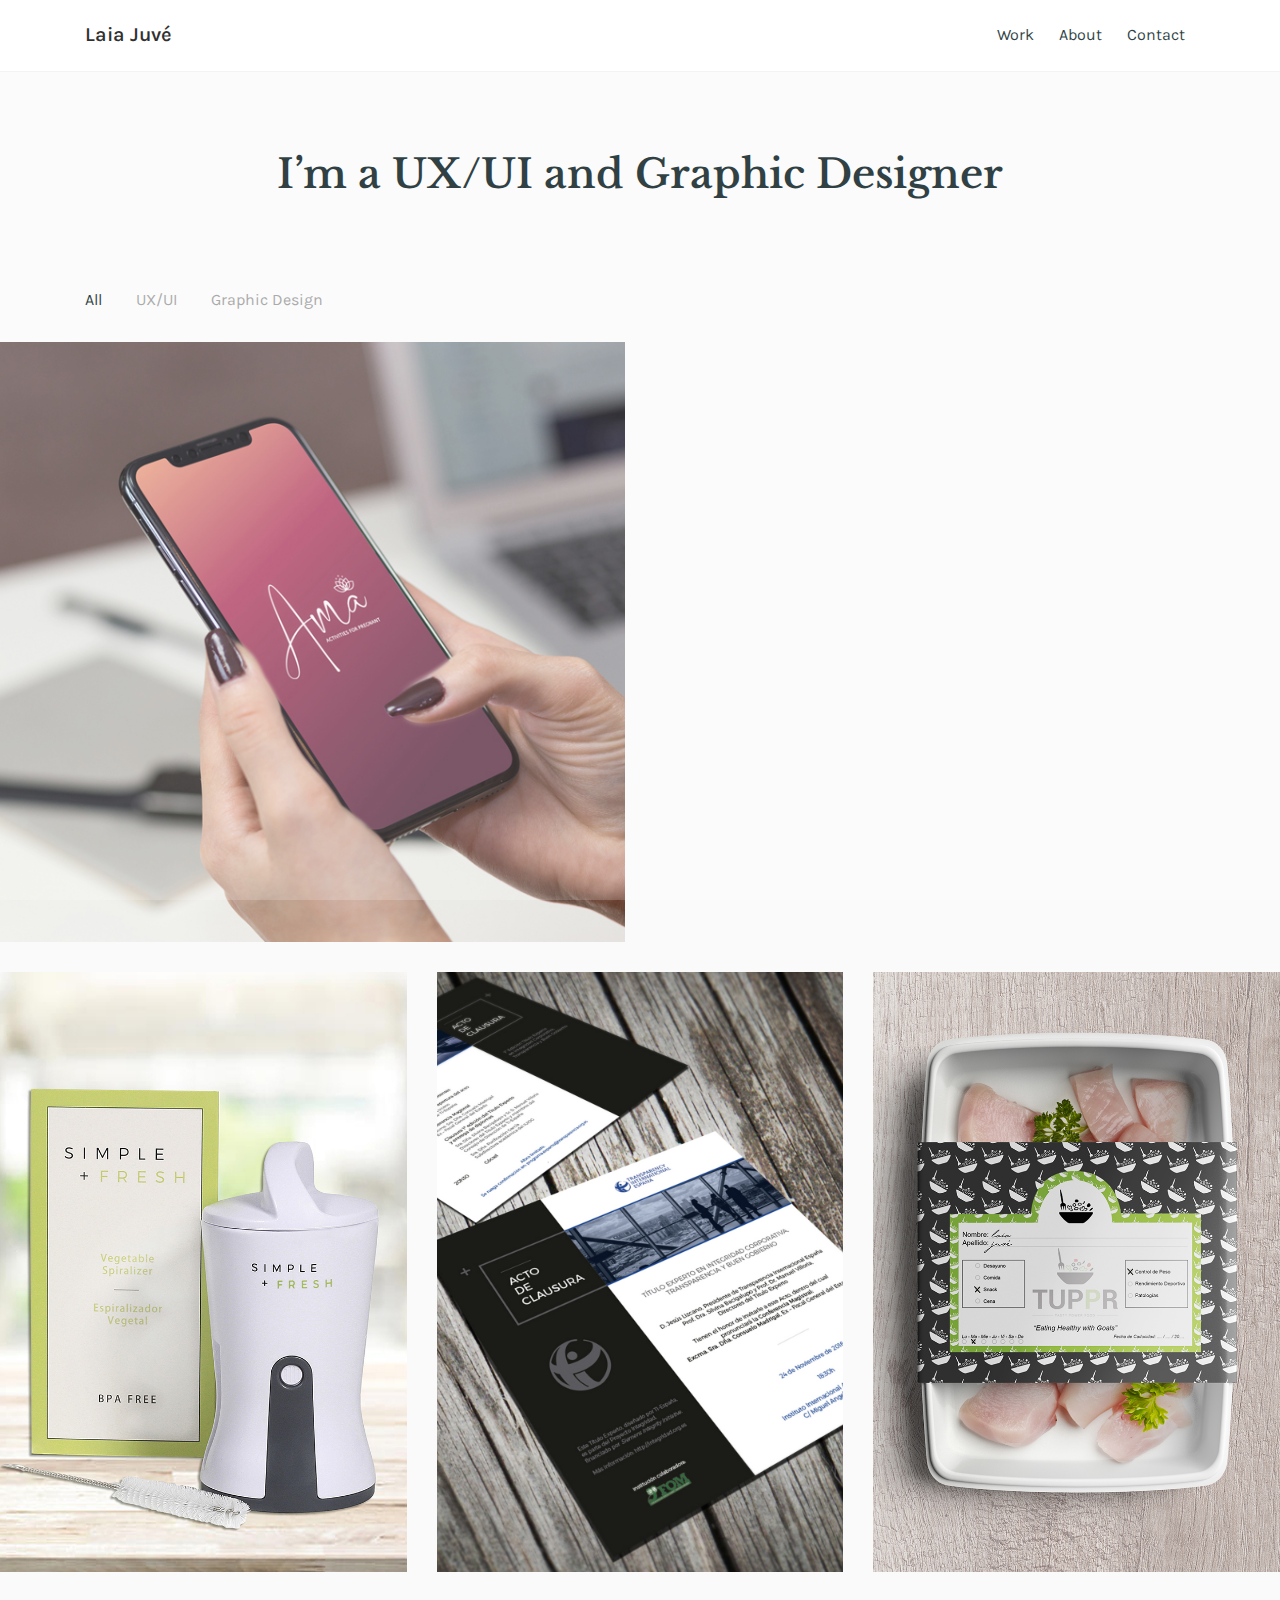
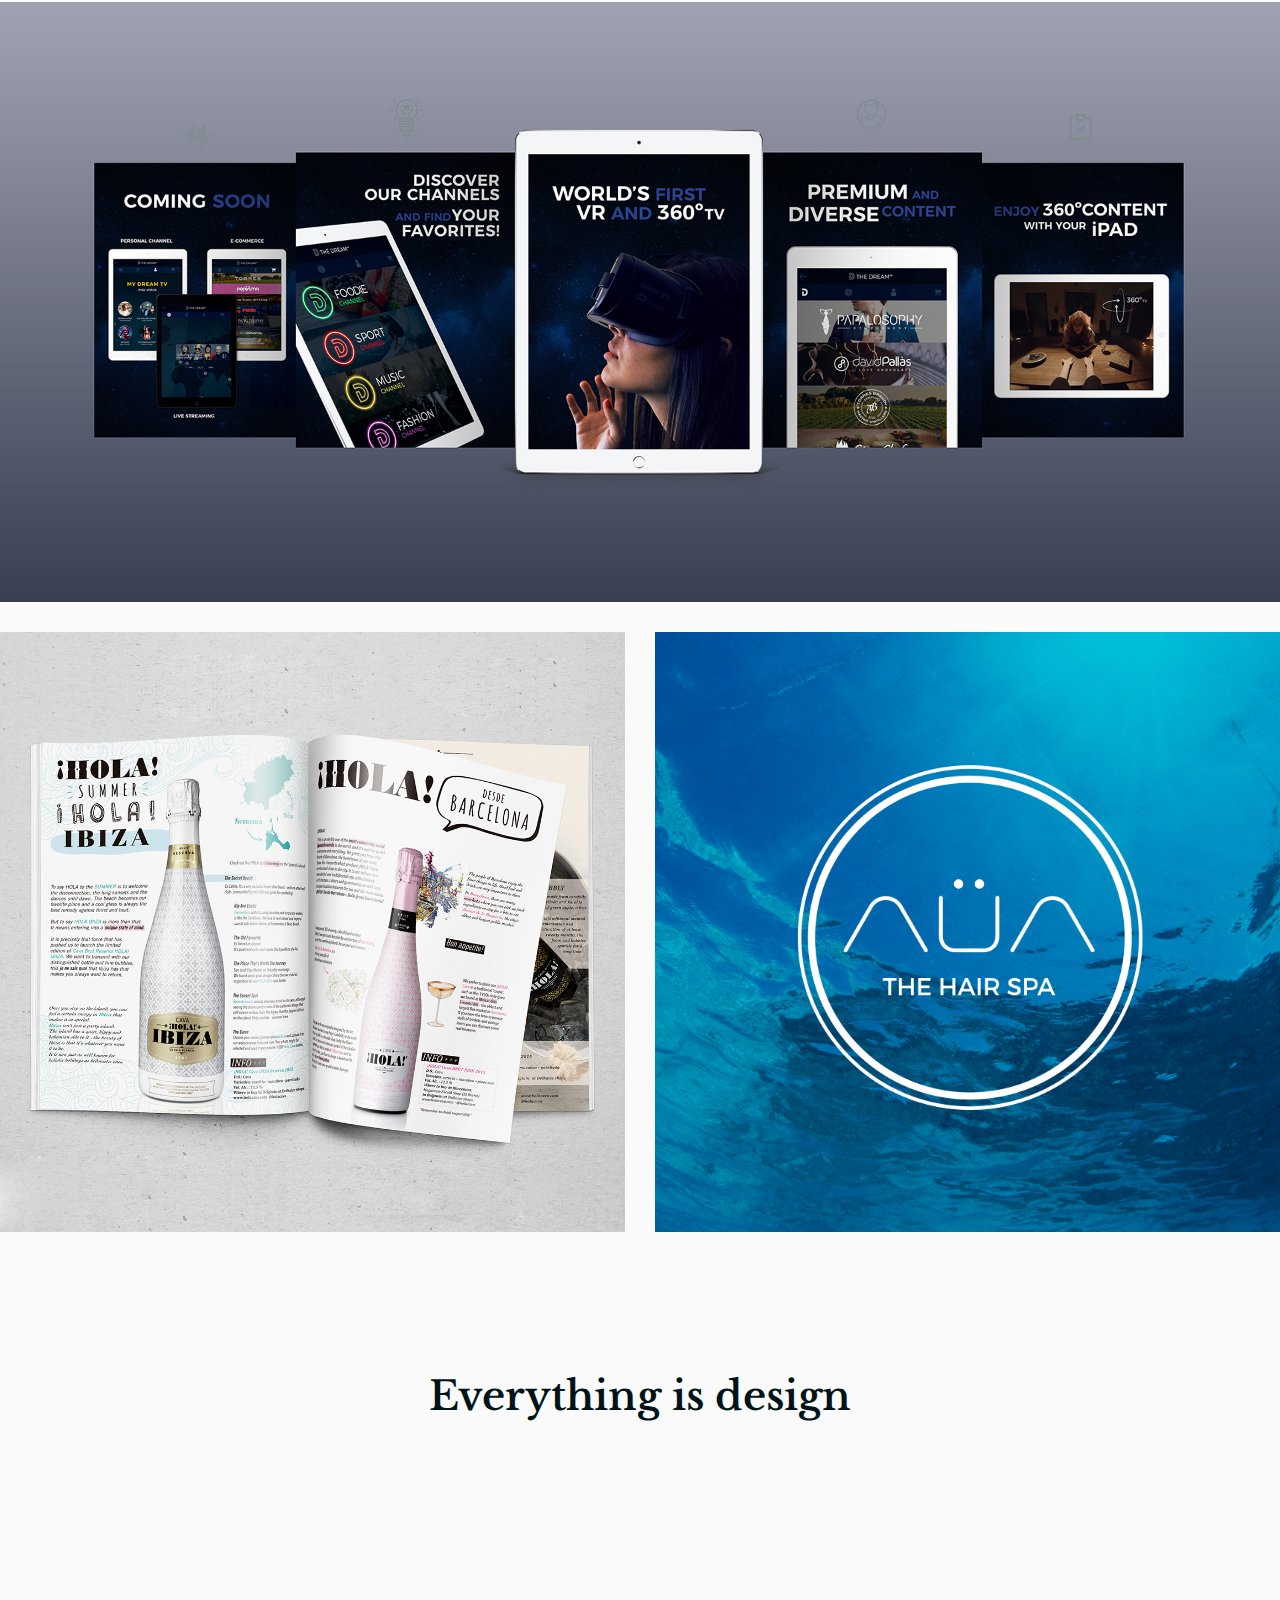
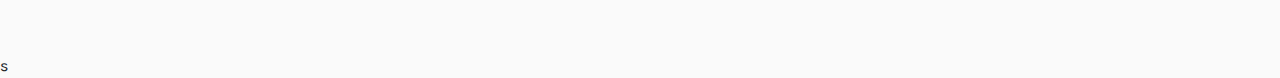
==== commit 19ca8a39: "13 oct" ====
--- a/home.html
+++ b/home.html
@@ -1,5 +1,5 @@
 <!DOCTYPE html>
-<html lang="es">
+<html lang="en">
 <head>
 	<title>Laia Juvé Portfolio</title>
 	<meta charset="UTF-8">
@@ -31,8 +31,13 @@
 </head>
 <body>
 
+	<!-- Page Preloder -->
+	<div id="preloder">
+		<div class="loader"></div>
+	</div>
+
 	<!-- header section start -->
-	<header class="cabecera">
+	<header class="cabecera fixed-top">
 		<div class="container">
 			<div class="row">
 				<div class="col-lg-4 col-md-3">
@@ -146,7 +151,7 @@
 	<!-- FOOTER -->
 	<footer class="pie text-center">
 		<div class="container">
-			<h2 class="titulos mb-5">Everything is <span>design</span></h2>
+			<h2 class="titulos mb-5">Everything is design</h2>
 			<div class="rrss">
 				<a href="https://www.linkedin.com/in/laia-juv%C3%A9-navarro-432b17116/"><span class="fa fa-linkedin"></span></a>
 				<a href="https://www.instagram.com/laia.jn/"><span class="fa fa-instagram"></span></a>
--- a/stylesheet/style.css
+++ b/stylesheet/style.css
@@ -7,7 +7,7 @@
 body {
   height: 100%;
   font-family: 'Karla', sans-serif;
-  background-color: #f8f8f8;
+  background-color: #fafafa;
 }
 
 h1,
@@ -98,15 +98,24 @@
     Header Section
 --------------------------*/
 .cabecera {
-  padding-top: 30px;
+  padding-top: 23px;
   padding-bottom: 20px;
-  position: relative;
+  background-color: white;
+  border-bottom: #f0f0f0 0.5px solid;
 }
 
 .logotipo {
   font-size: 20px;
-  padding-top: 20px;
+  padding-top: 0px;
   line-height: 1.65;
+}
+
+.fixed-top{
+  position: fixed;
+  top: 0;
+  right: 0;
+  left: 0;
+  z-index: 1030;
 }
 
 a{
@@ -128,7 +137,7 @@
   color: #001418;
   margin-left: 15px;
   margin-right: 10px;
-  padding: 20px 0 5px;
+  padding: 0px;
   position: relative;
 }
 
@@ -156,7 +165,7 @@
 
 .main-menu a:hover:after {
   opacity: 1;
-  bottom: 5px;
+  bottom: 2px;
 }
 
 .logo a:hover{
@@ -174,13 +183,65 @@
   display: none;
 }
 
-
+/*=== Preloder ===*/
+#preloder {
+  position: fixed;
+  width: 100%;
+  height: 100%;
+  top: 0;
+  left: 0;
+  z-index: 999999;
+  background: #fff;
+}
+
+.loader {
+  width: 30px;
+  height: 30px;
+  border: 3px solid #000;
+  position: absolute;
+  top: 50%;
+  left: 50%;
+  margin-top: -13px;
+  margin-left: -13px;
+  border-radius: 60px;
+  border-left-color: transparent;
+  animation: loader 0.8s linear infinite;
+  -webkit-animation: loader 0.8s linear infinite;
+}
+
+@keyframes loader {
+  0% {
+    -webkit-transform: rotate(0deg);
+            transform: rotate(0deg);
+  }
+  50% {
+    -webkit-transform: rotate(180deg);
+            transform: rotate(180deg);
+  }
+  100% {
+    -webkit-transform: rotate(360deg);
+            transform: rotate(360deg);
+  }
+}
+
+@-webkit-keyframes loader {
+  0% {
+    -webkit-transform: rotate(0deg);
+  }
+  50% {
+    -webkit-transform: rotate(180deg);
+  }
+  100% {
+    -webkit-transform: rotate(360deg);
+  }
+}
 
 /*------------------------
     Intro Section
 --------------------------*/
 .intro-section {
-  padding: 90px 0;
+  padding-top: 150px;
+  padding-bottom: 90px;
 }
 
 /*------------------------
@@ -192,7 +253,7 @@
 
 .portfolio-filter {
   list-style: none;
-  padding-bottom: 40px;
+  padding-bottom: 20px;
 }
 
 
@@ -421,7 +482,7 @@
     right: 25px;
     font-size: 30px;
     color: #333;
-    top: 35px;
+    top: 12px;
     display: block;
   }
   .header-btn {
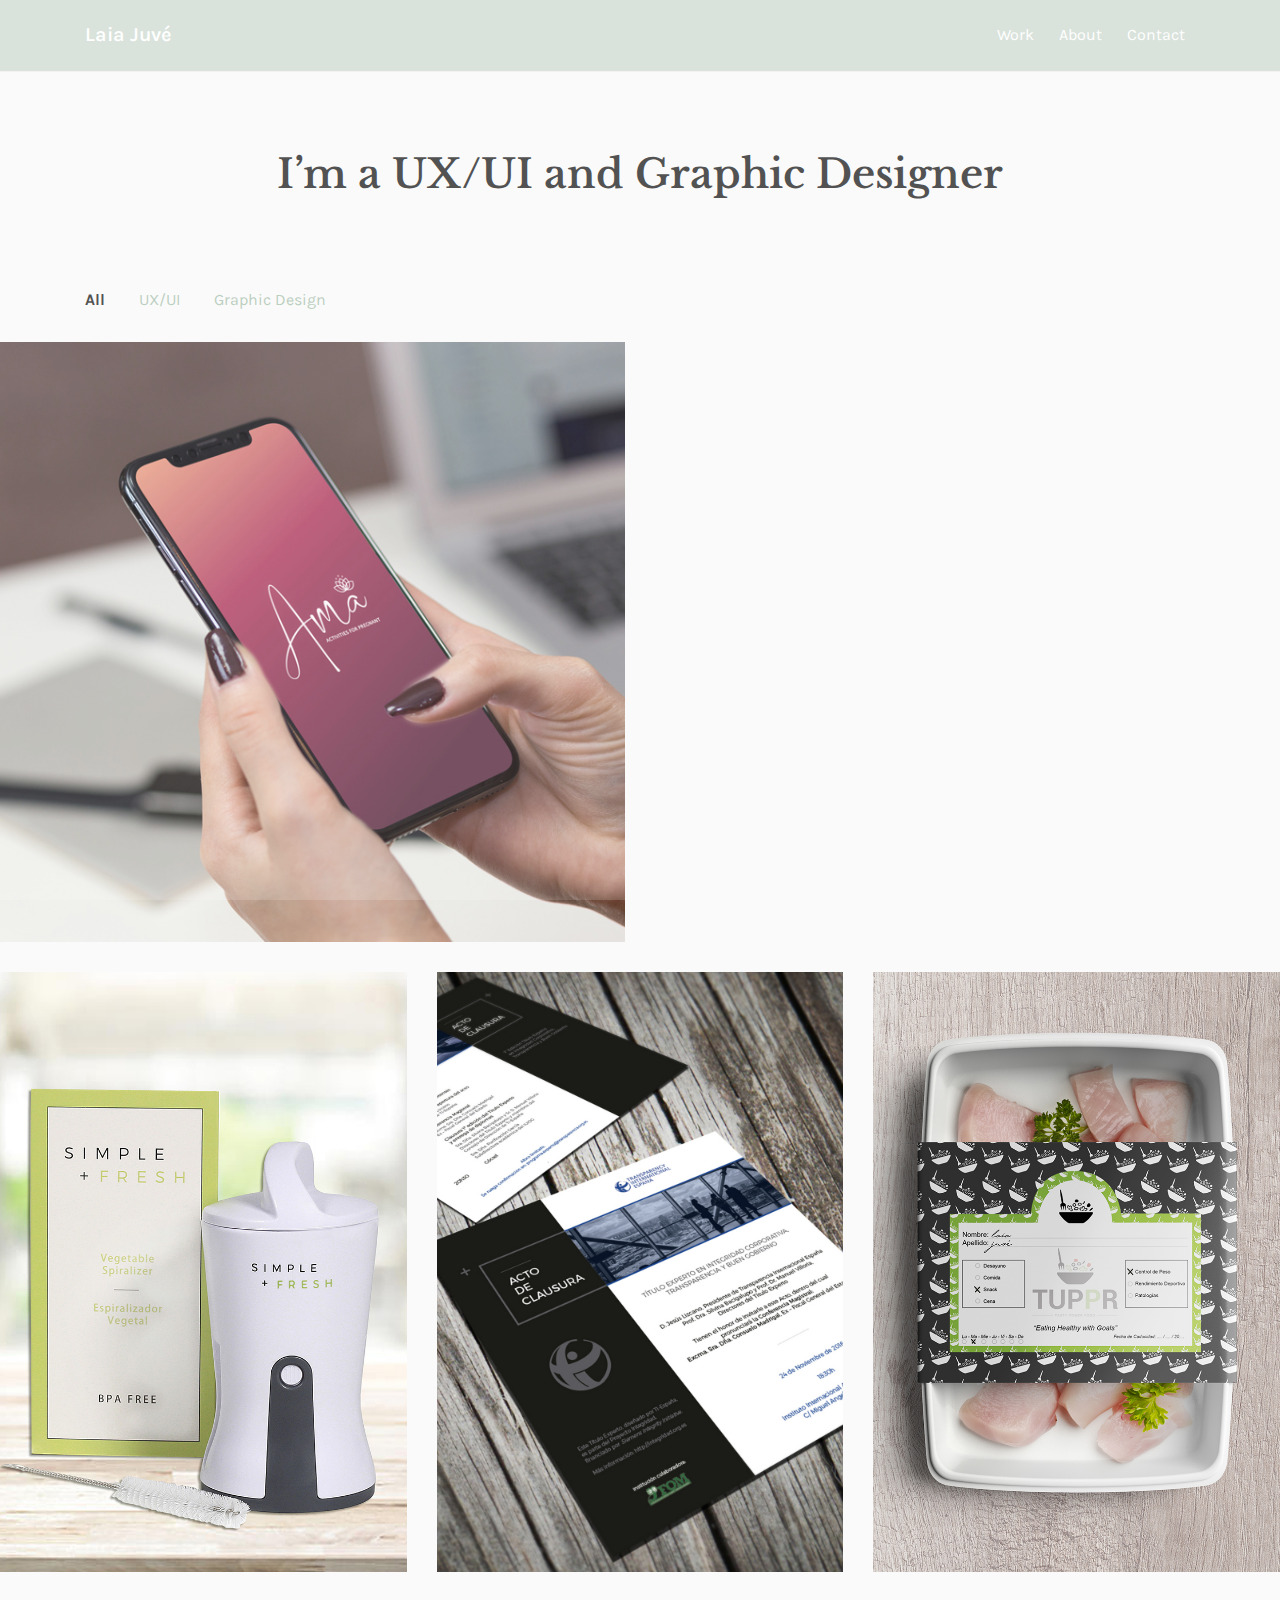
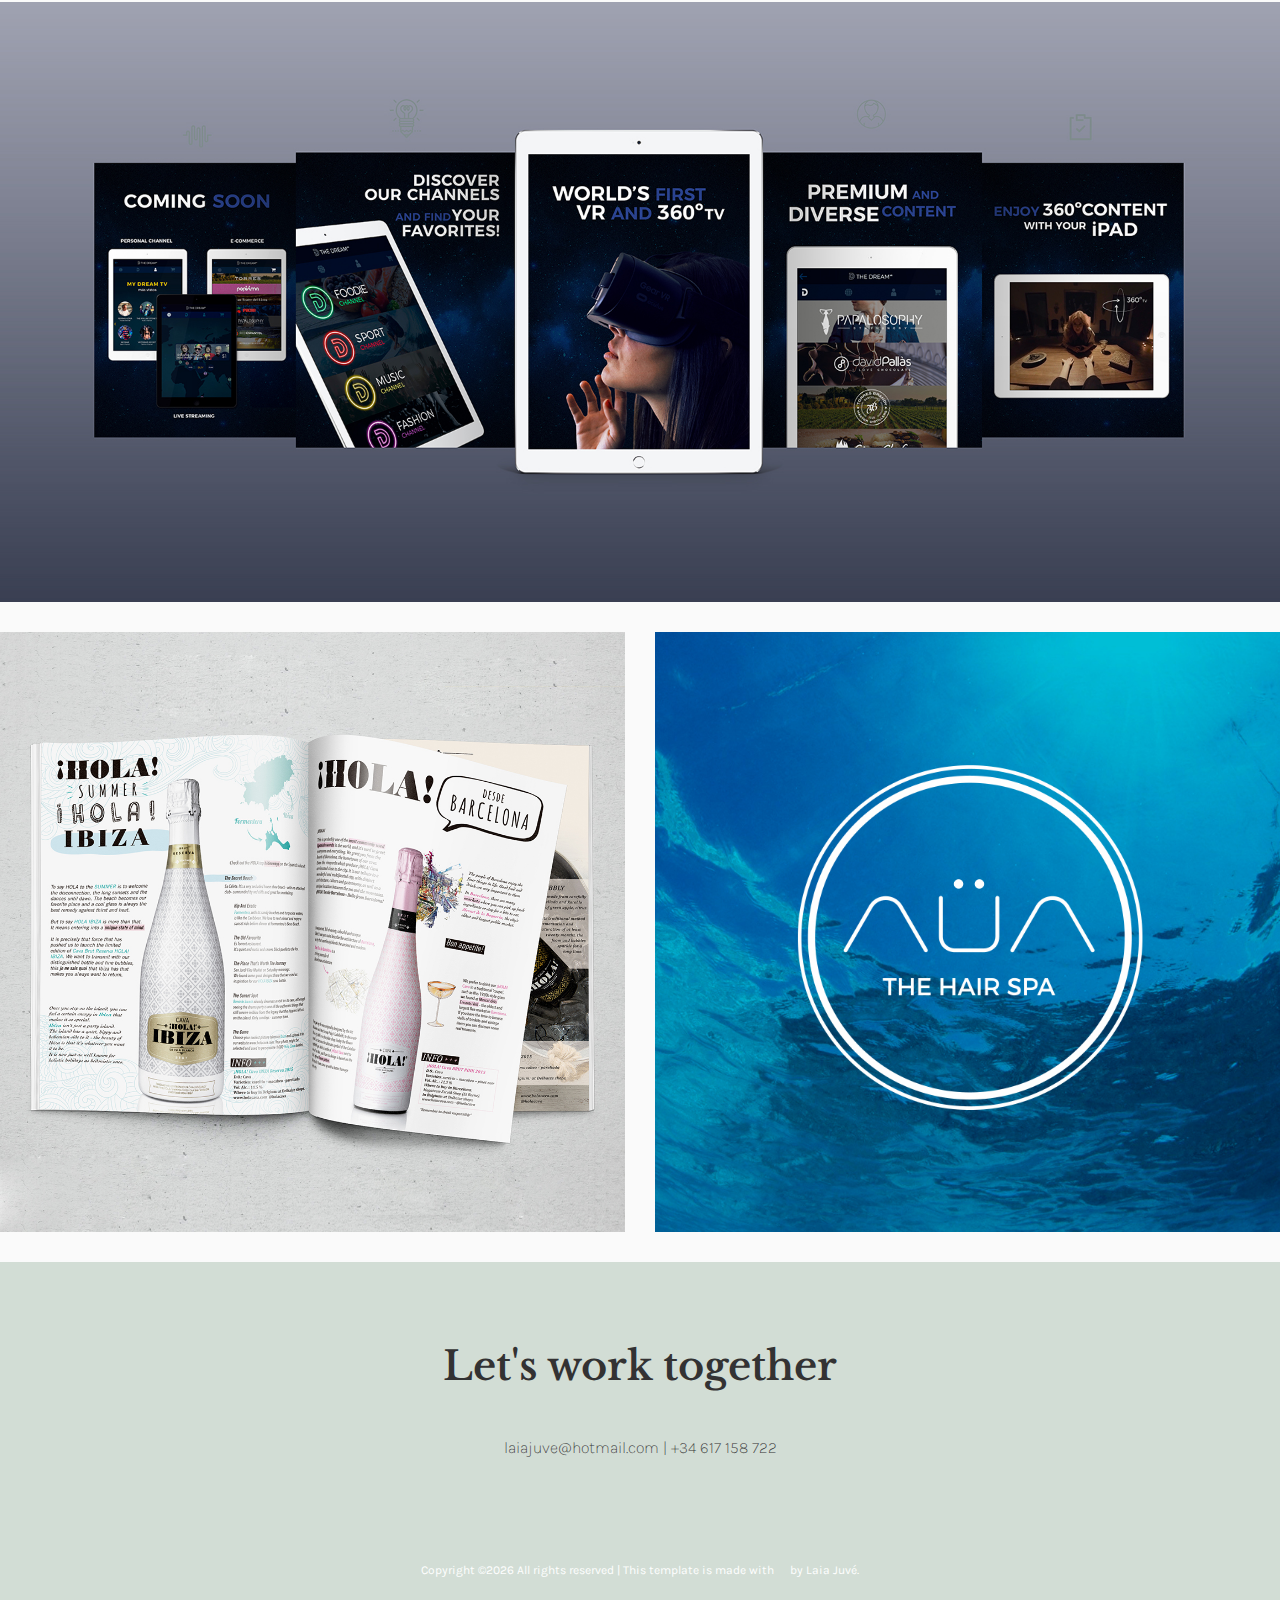
==== commit 8b1e8331: "14 oct_v2" ====
--- a/home.html
+++ b/home.html
@@ -151,12 +151,17 @@
 	<!-- FOOTER -->
 	<footer class="pie text-center">
 		<div class="container">
-			<h2 class="titulos mb-5">Everything is design</h2>
+			<h2 class="titulos mb-5">Let's work together</h2>
+			<h6 class="info">laiajuve@hotmail.com  |  +34 617 158 722 </h6>
 			<div class="rrss">
 				<a href="https://www.linkedin.com/in/laia-juv%C3%A9-navarro-432b17116/"><span class="fa fa-linkedin"></span></a>
 				<a href="https://www.instagram.com/laia.jn/"><span class="fa fa-instagram"></span></a>
 				<a href="https://www.facebook.com/laiajuve"><span class="fa fa-facebook"></span></a>
 			</div>
+			<div class="copyright"><!-- Link back to Colorlib can't be removed. Template is licensed under CC BY 3.0. -->
+Copyright &copy;<script>document.write(new Date().getFullYear());</script> All rights reserved | This template is made with <i class="fa fa-heart-o" aria-hidden="true"></i> by Laia Juvé.
+<!-- Link back to Colorlib can't be removed. Template is licensed under CC BY 3.0. -->
+</div>
 
 		</div>
 	</footer>
@@ -171,4 +176,4 @@
 	<script src="js/magnific-popup.min.js"></script>
 	<script src="js/main.js"></script>
 </body>
-</html>s
+</html>
--- a/stylesheet/style.css
+++ b/stylesheet/style.css
@@ -16,15 +16,16 @@
 h4,
 h5,
 h6 {
-  color: #001418;
+  color: #333233;
   margin: 0;
   font-weight: 600;
   font-family: 'Karla', sans-serif;
 }
 
+
 p {
   font-size: 18px;
-  color: #979797;
+  color: #333233;
   line-height: 1.8;
 }
 
@@ -79,7 +80,7 @@
 }
 
 .titulos span {
-  color: #944367;
+  color: #333233;
 }
 
 /*------------------------
@@ -100,7 +101,7 @@
 .cabecera {
   padding-top: 23px;
   padding-bottom: 20px;
-  background-color: white;
+  background-color: #d2ddd5;
   border-bottom: #f0f0f0 0.5px solid;
 }
 
@@ -119,7 +120,7 @@
 }
 
 a{
-  color: black;
+  color: white;
 }
 
 .main-menu ul {
@@ -134,7 +135,7 @@
 .main-menu ul li a {
   display: inline-block;
   font-size: 16px;
-  color: #001418;
+  color: white;
   margin-left: 15px;
   margin-right: 10px;
   padding: 0px;
@@ -147,7 +148,7 @@
 }
 
 .main-menu a:hover {
-  color: #944367;
+  color: #333233;
 }
 
 .main-menu a:after  {
@@ -157,7 +158,7 @@
   right: 0;
   bottom: 0;
   height: 2px;
-  background-color: #000;
+  background-color: #333233;
   opacity: 0;
   transition: opacity 0.5s;
   transition: bottom 0.3s;
@@ -169,7 +170,7 @@
 }
 
 .logo a:hover{
-  color: #944367;
+  color: #333233;
   font-weight: bold;
 }
 
@@ -262,12 +263,13 @@
   display: inline-block;
   margin-right: 30px;
   padding-bottom: 10px;
-  color: #979797;
+  color: #afc6b4;
   cursor: pointer;
 }
 
 .portfolio-filter li.mixitup-control-active {
-  color: #001418;
+  color: #333233;
+  font-weight: bold;
 }
 
 .portfolios-area .gallery-block {
@@ -357,20 +359,159 @@
   transform: scale(1);
 }
 
+/*=== Buttons ===*/
+.site-btn {
+  display: inline-block;
+  font-size: 14px;
+  min-width: 140px;
+  text-align: center;
+  padding: 15px 10px;
+  position: relative;
+  color: #fff;
+  border: none;
+  background-color: #000;
+  margin-right: 15px;
+  margin-bottom: 30px;
+  z-index: 1;
+}
+
+.site-btn.btn-fade {
+  background-color: #979797;
+}
+
+.site-btn.btn-line {
+  background: none;
+  border: 2px solid #000;
+  color: #000;
+  padding: 13px 10px;
+}
+
+.site-btn.btn-line:hover {
+  color: #000;
+}
+
+.site-btn.btn-line-fade {
+  background: none;
+  border: 2px solid #979797;
+  color: #979797;
+  padding: 13px 10px;
+}
+
+.site-btn.btn-line-fade:hover {
+  color: #979797;
+}
+
+.site-btn:hover {
+  color: #fff;
+}
+
+/*------------------------
+    Contact Page
+--------------------------*/
+.contect-tect {
+  text-align: center;
+  margin-bottom: 70px;
+}
+
+.contect-tect h2 {
+  font-size: 24px;
+  margin-bottom: 30px;
+}
+
+.contect-tect p {
+  font-size: 17px;
+}
+
+.contact-form {
+  display: block;
+  width: 100%;
+}
+
+.contact-form input {
+  padding-left: 25px;
+  height: 60px;
+  width: 100%;
+  border: none;
+  border-bottom: 2px solid #000;
+  margin-bottom: 30px;
+  font-size: 12px;
+  background-color: #fafafa;
+}
+
+.contact-form textarea {
+  padding-left: 25px;
+  height: 200px;
+  width: 100%;
+  border: none;
+  border-bottom: 2px solid #000;
+  margin-bottom: 30px;
+  font-size: 12px;
+  background-color: #fafafa;
+}
+
+.contact-form ::-webkit-input-placeholder {
+  font-style: italic;
+}
+
+.contact-form :-ms-input-placeholder {
+  font-style: italic;
+}
+
+.contact-form ::-ms-input-placeholder {
+  font-style: italic;
+}
+
+.contact-form ::placeholder {
+  font-style: italic;
+}
+
+
+/*------------------------
+    Proyecto Page
+--------------------------*/
+
+.intro-section-proyecto {
+  padding-top: 150px;
+  padding-bottom: 60px;
+}
+
+.textos{
+  margin-left: 18px;
+}
+
+.subtitulo{
+  padding-top: 20px;
+  font-size: 18px;
+  font-weight: bold;
+  text-align:left;
+}
+
+.parrafo{
+  padding-top: 20px;
+  padding-bottom: 20px;
+  margin-right: 18px;
+  text-align: justify;
+  font-size: 16px;
+  line-height: 1.7;
+}
+
+
+
 /*------------------------
     Footer
 --------------------------*/
 .pie {
-  padding: 110px 0;
+  padding: 80px 0;
+  background-color: #d2ddd5;
 }
 
 .rrss {
-  margin-top: 60px;
+  margin-top: 40px;
   margin-bottom: 40px;
 }
 
 .rrss a {
-  color: #979797;
+  color: #333233;
   font-size: 15px;
   margin-right: 30px;
 }
@@ -380,7 +521,18 @@
 }
 
 .rrss a:hover {
-  color: #944367;
+  color: white;
+}
+
+
+.info{
+  color: #333233;
+  font-weight: lighter;
+}
+
+.copyright {
+  font-size: 12px;
+  color: white;
 }
 
 /*------------------------
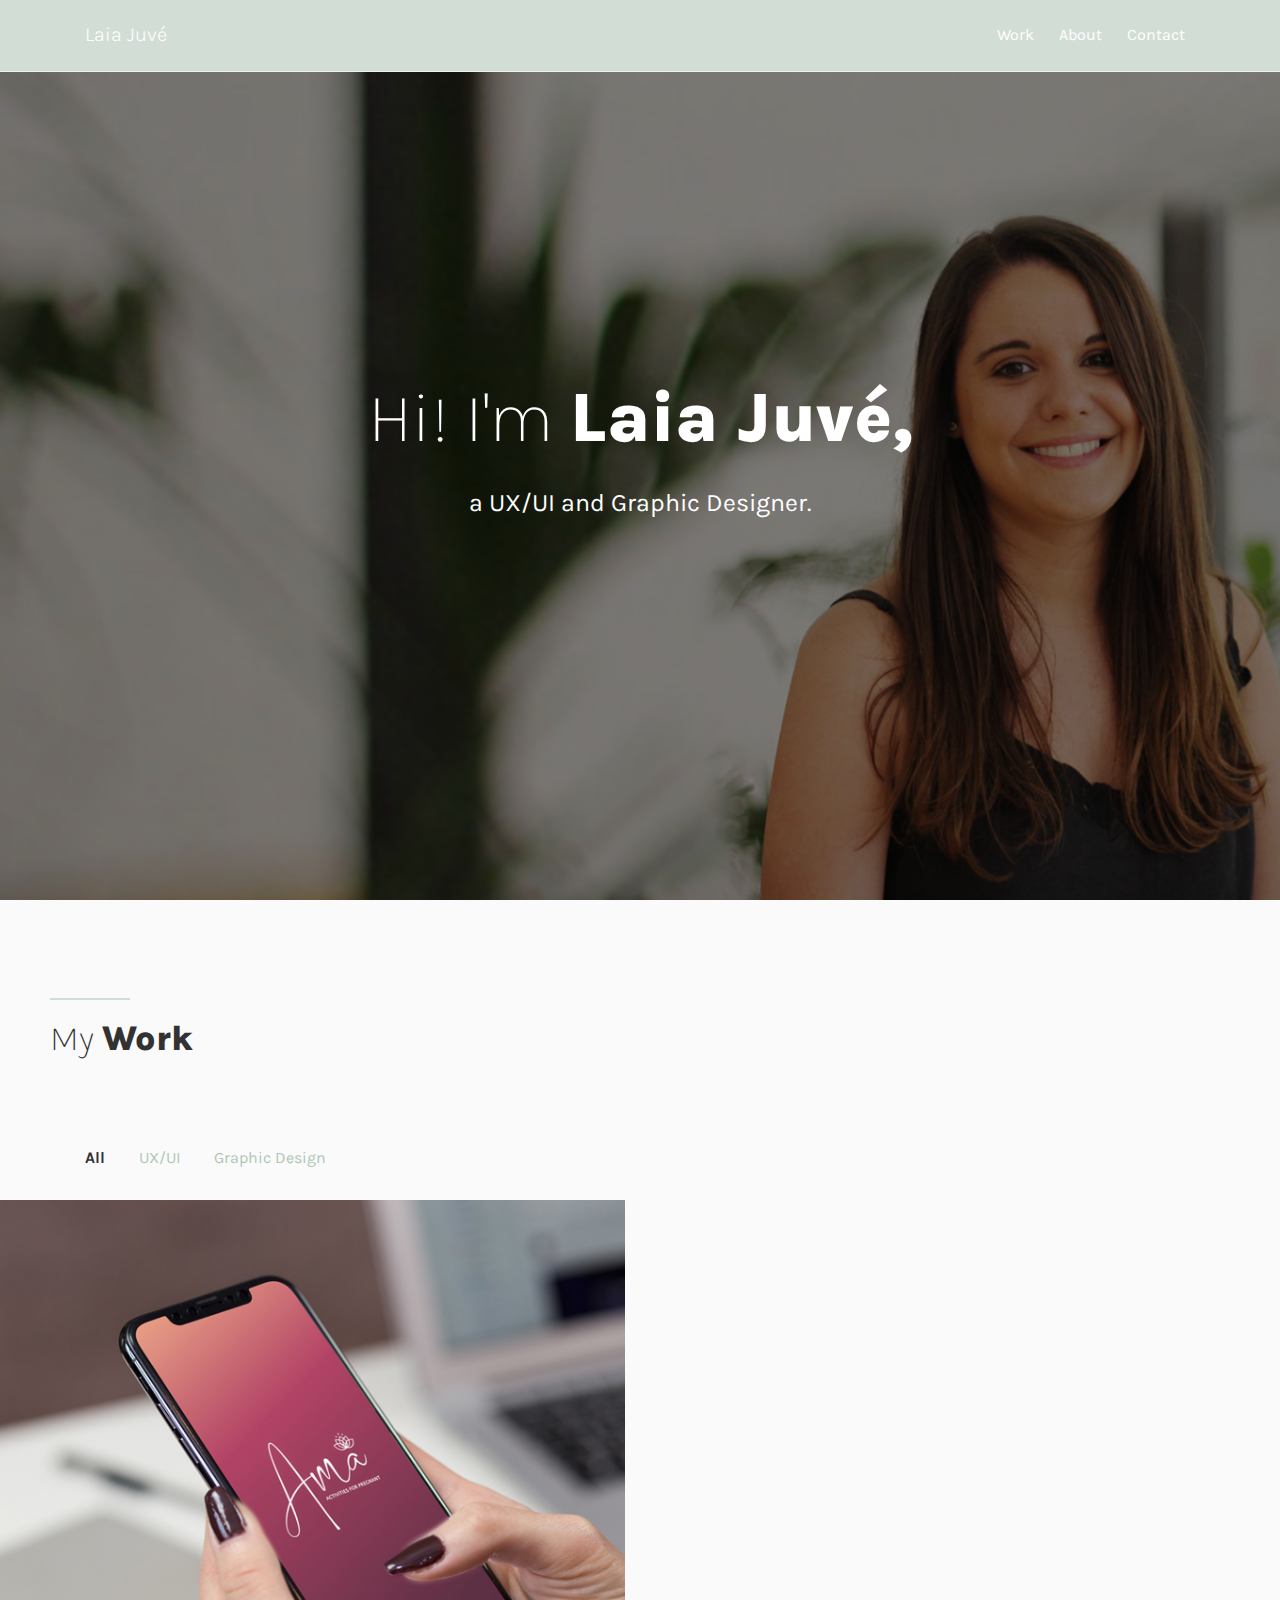
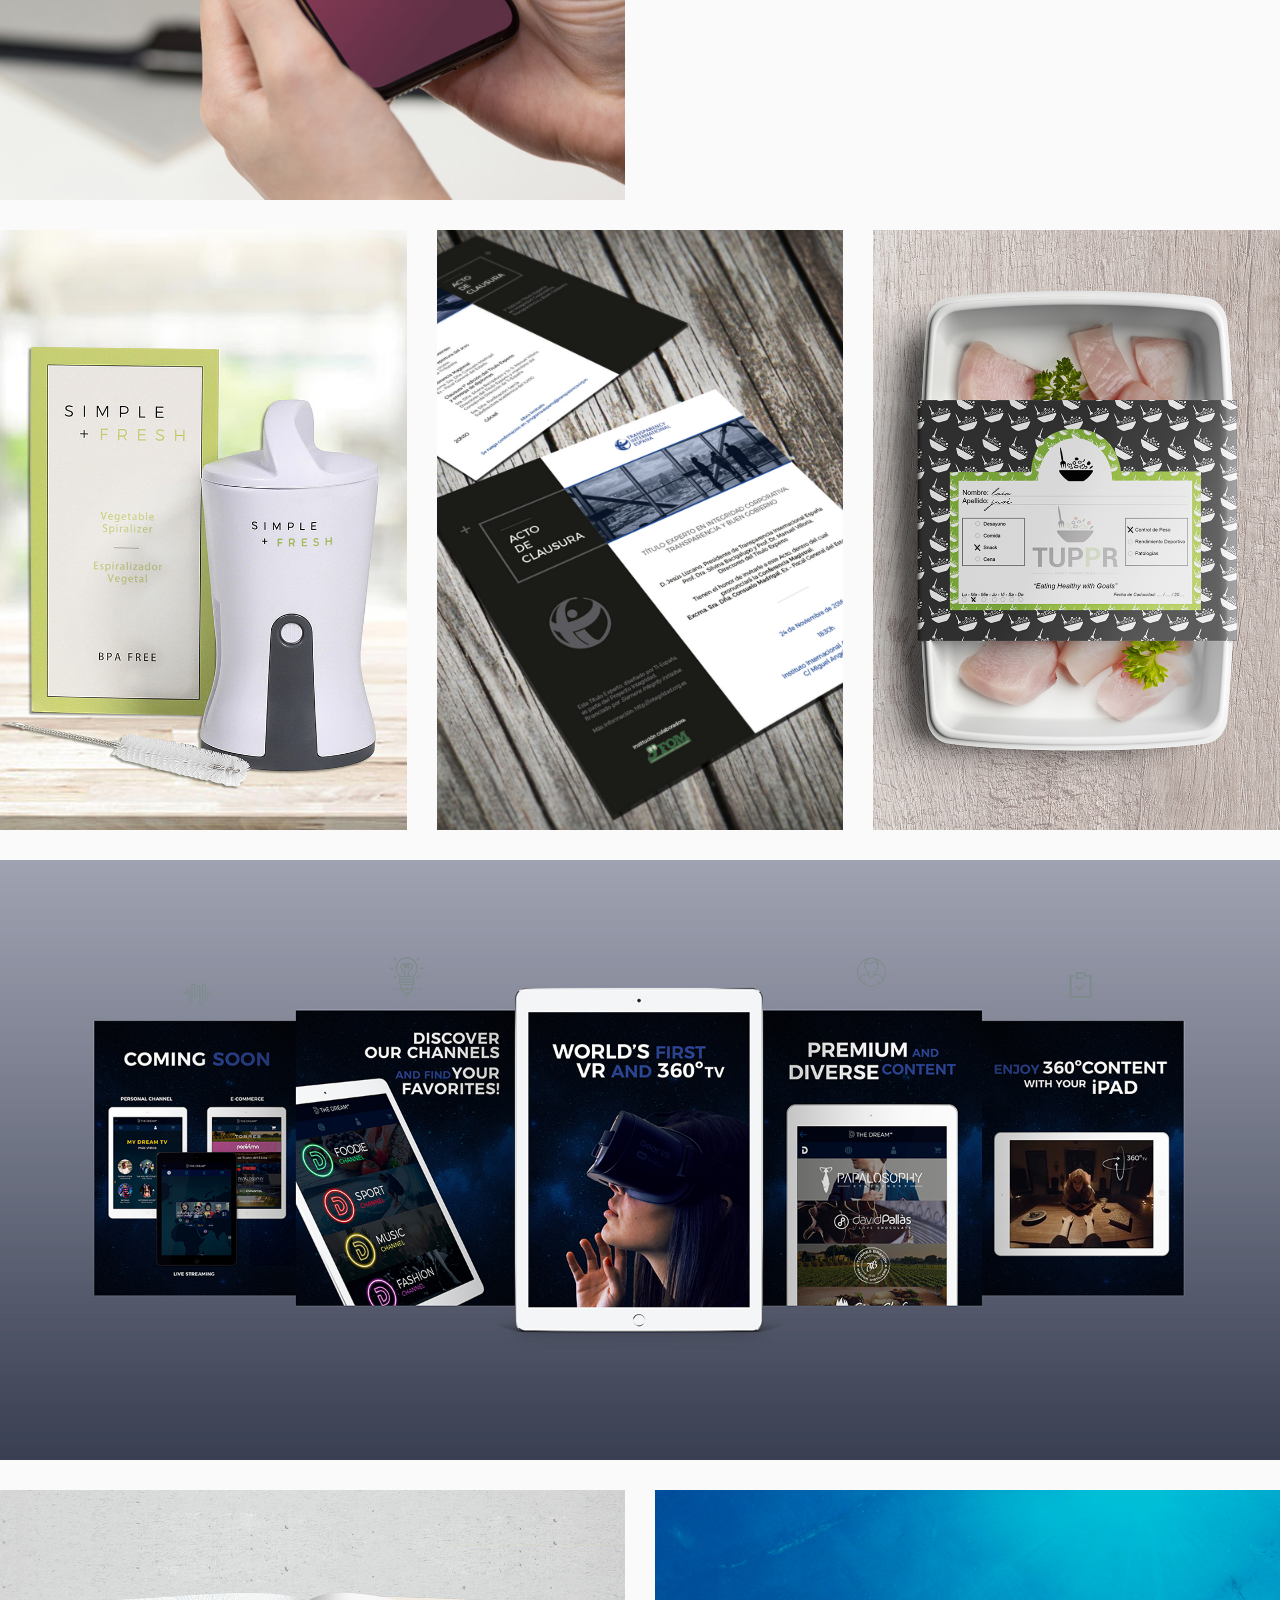
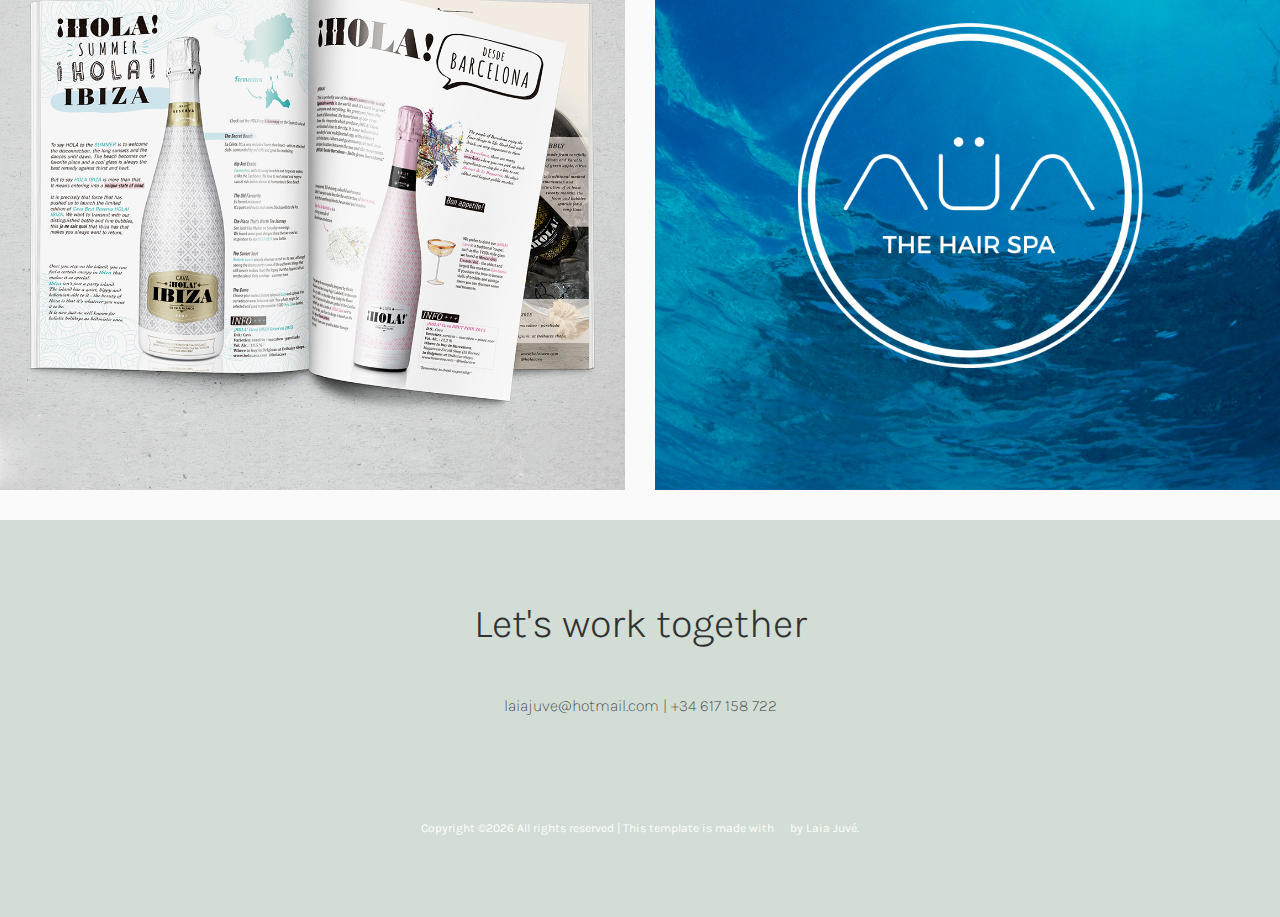
==== commit f3c2ee36: "15 oct" ====
--- a/home.html
+++ b/home.html
@@ -62,20 +62,29 @@
 	</header>
 	<!-- header section end -->
 
-	<!-- intro section start -->
-	<section class="intro-section">
-		<div class="container text-center">
-			<div class="row">
-				<div class="col-xl-10 offset-xl-1">
-					<h2 class="titulos">I’m a UX/UI and Graphic Designer</h2>
+ <!-- section image -->
+	<section class="site-hero" style="background-image: url(img/image_1.jpg);" data-stellar-background-ratio="0.5">
+		<div class="container">
+			<div class="row intro-text align-items-center justify-content-center">
+				<div class="col-md-10 text-center">
+					<h1 class="site-heading">Hi! I'm <strong>Laia Juvé,</strong></h1>
+					<p class="site-subheading">a UX/UI and Graphic Designer.</p>
 				</div>
 			</div>
 		</div>
 	</section>
-	<!-- intro section end -->
+	<!-- section image END -->
 
 
 	<!-- portfolio section start -->
+	<div class="row pt-5">
+		<div class="col-md-3 mb-3">
+			<div class="section-heading">
+				<h2>My <strong>Work</strong></h2>
+			</div>
+		</div>
+	</div>
+
 	<section class="portfolio-section">
 		<div class="container">
 			<ul class="portfolio-filter controls">
--- a/stylesheet/style.css
+++ b/stylesheet/style.css
@@ -18,7 +18,7 @@
 h6 {
   color: #333233;
   margin: 0;
-  font-weight: 600;
+  font-weight: 300;
   font-family: 'Karla', sans-serif;
 }
 
@@ -76,7 +76,7 @@
 
 .titulos {
   font-size: 40px;
-  font-family: 'Libre Baskerville', serif;
+  font-family: 'Karla', sans-serif;
 }
 
 .titulos span {
@@ -183,6 +183,79 @@
 .nav-switch {
   display: none;
 }
+
+
+/*=== sección imagen ===*/
+
+.site-hero {
+  background-color: #ccc;
+  background-size: cover;
+  background-position: center center;
+  background-repeat: no-repeat;
+  position: relative;
+  overflow: hidden;
+}
+
+.site-hero, .site-hero .row {
+    height: 100vh;
+    min-height: 800px;
+}
+
+
+.site-hero:before {
+    content: "";
+    position: absolute;
+    width: 100%;
+    top: 0;
+    left: 0;
+    right: 0;
+    bottom: 0;
+    background: rgba(0, 0, 0, 0.5);
+}
+
+
+  .site-hero h1 {
+    font-weight: 200;
+    margin-bottom: 20px;
+    display: block;
+  }
+
+  .site-hero h1 strong {
+    font-weight: 800;
+
+}
+    @media (min-width: 768px) {
+      .site-hero h1 {
+        font-size: 70px; }
+
+}
+
+
+  .site-hero h1, .site-hero .lead {
+    font-weight: 200;
+    color: #fff;
+}
+
+
+  .site-hero .lead {
+    line-height: 2;
+}
+
+  .site-hero .site-subheading {
+    max-width: 640px;
+    margin: 0 auto;
+    color: white;
+}
+
+.site-heading{
+  font-family: 'Karla', sans-serif;
+}
+
+.site-subheading{
+  font-family: 'Karla', sans-serif;
+  font-size: 25px;
+}
+
 
 /*=== Preloder ===*/
 #preloder {
@@ -255,6 +328,7 @@
 .portfolio-filter {
   list-style: none;
   padding-bottom: 20px;
+  padding-top: 50px;
 }
 
 
@@ -358,6 +432,47 @@
   -ms-transform: scale(1);
   transform: scale(1);
 }
+
+
+
+.section-heading {
+  margin-bottom: 20px;
+  margin-left: 50px;
+  margin-top: 50px;
+  position: relative;
+  z-index: 10;
+}
+
+.section-heading h2 {
+  position: relative;
+  font-weight: 200;
+  padding-top: 20px;
+  font-size: 35px;
+}
+
+.section-heading h2 strong {
+  font-weight: 800;
+}
+
+.section-heading h2:before {
+  content: "";
+  position: absolute;
+  top: 0;
+  left: 0;
+  height: 2px;
+  width: 80px;
+  background: #d2ddd5;
+  z-index: -1;
+}
+
+  .section-heading.text-center h2:before {
+    left: 50%;
+    -webkit-transform: translateX(-50%);
+    -ms-transform: translateX(-50%);
+    transform: translateX(-50%);
+}
+
+
 
 /*=== Buttons ===*/
 .site-btn {
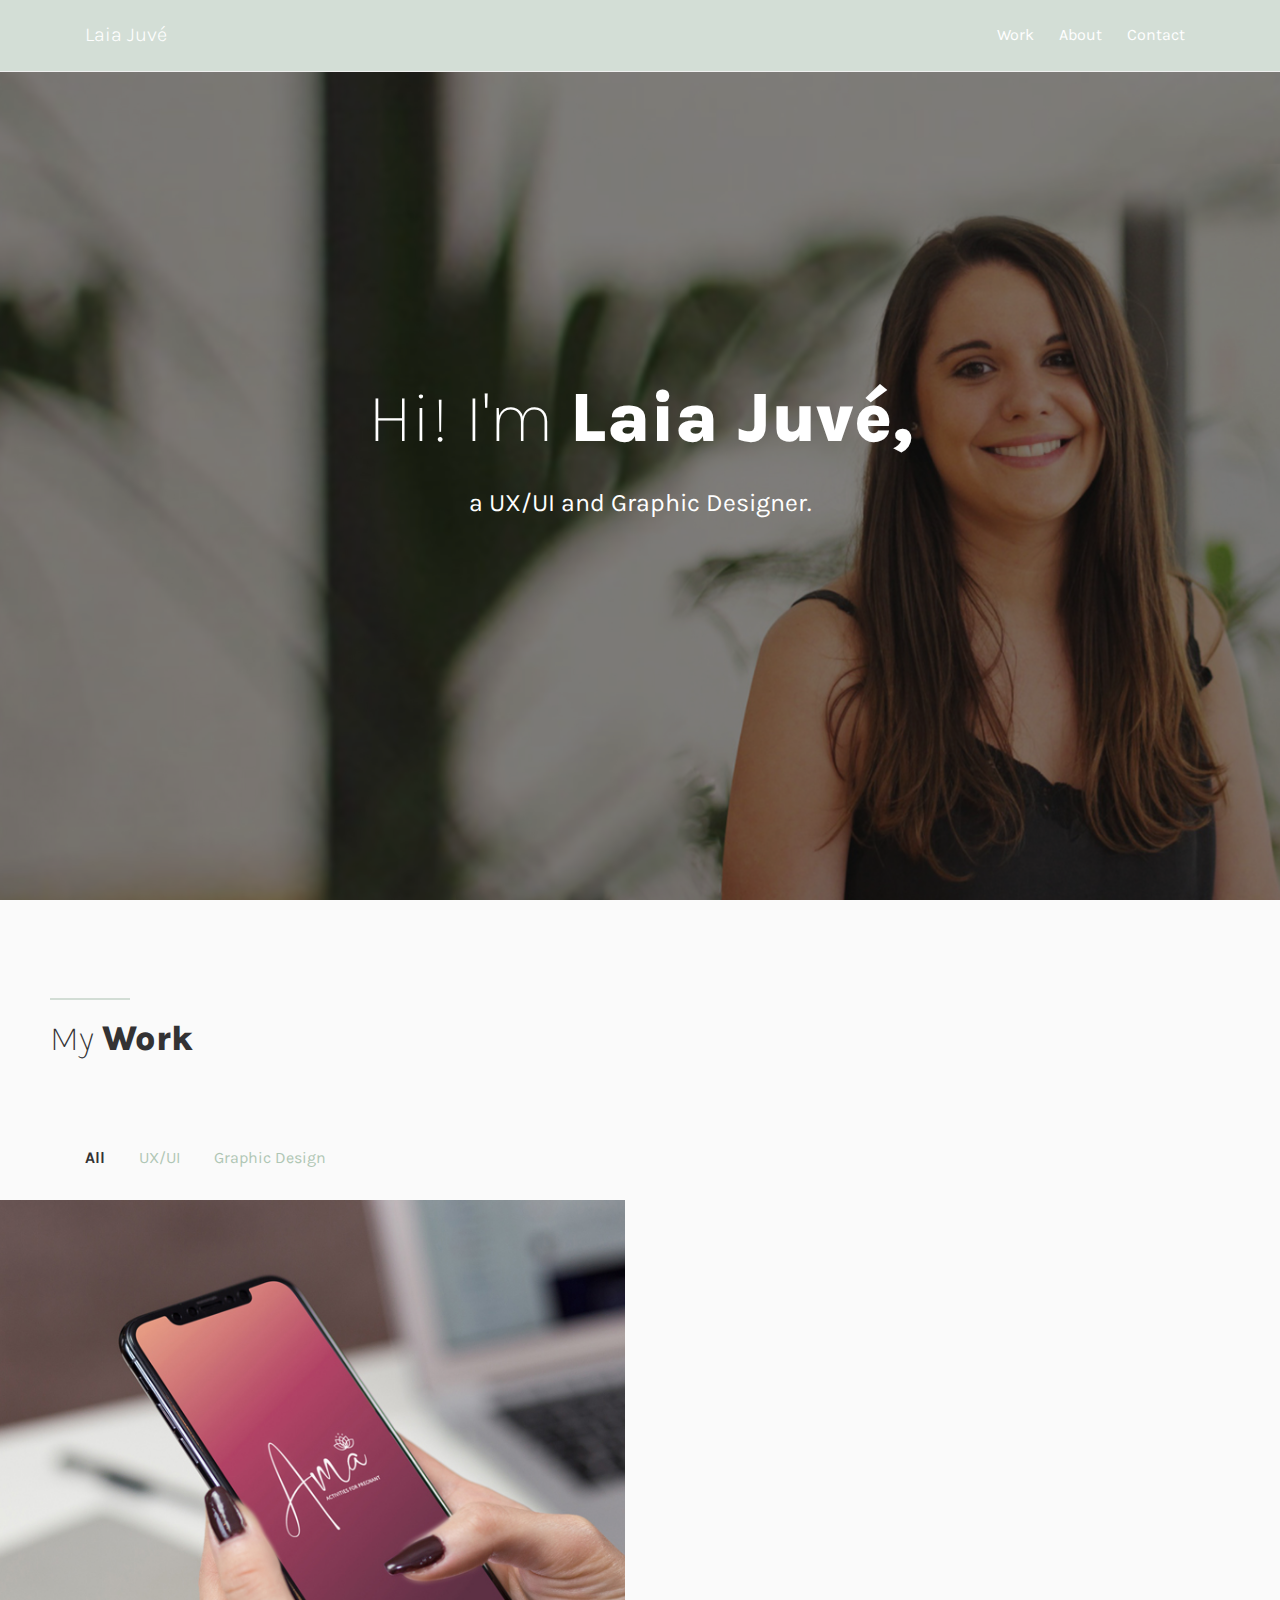
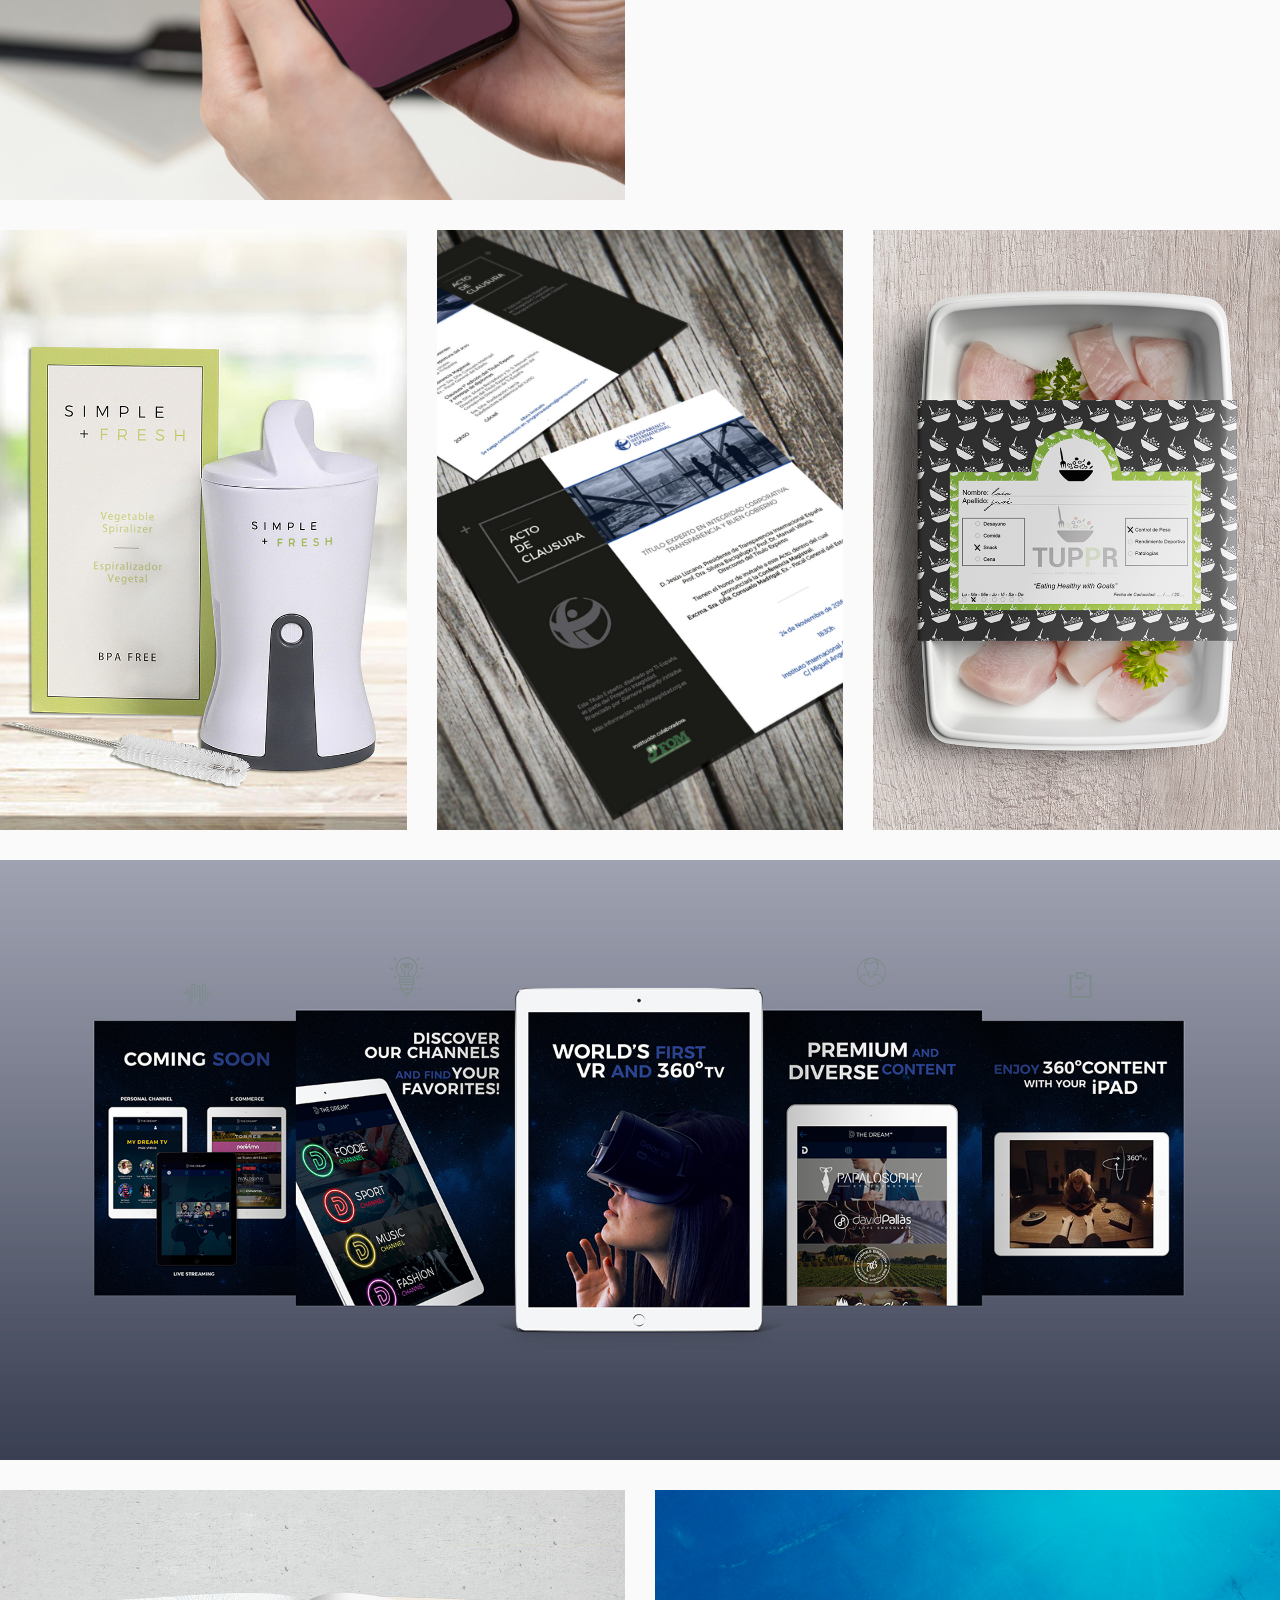
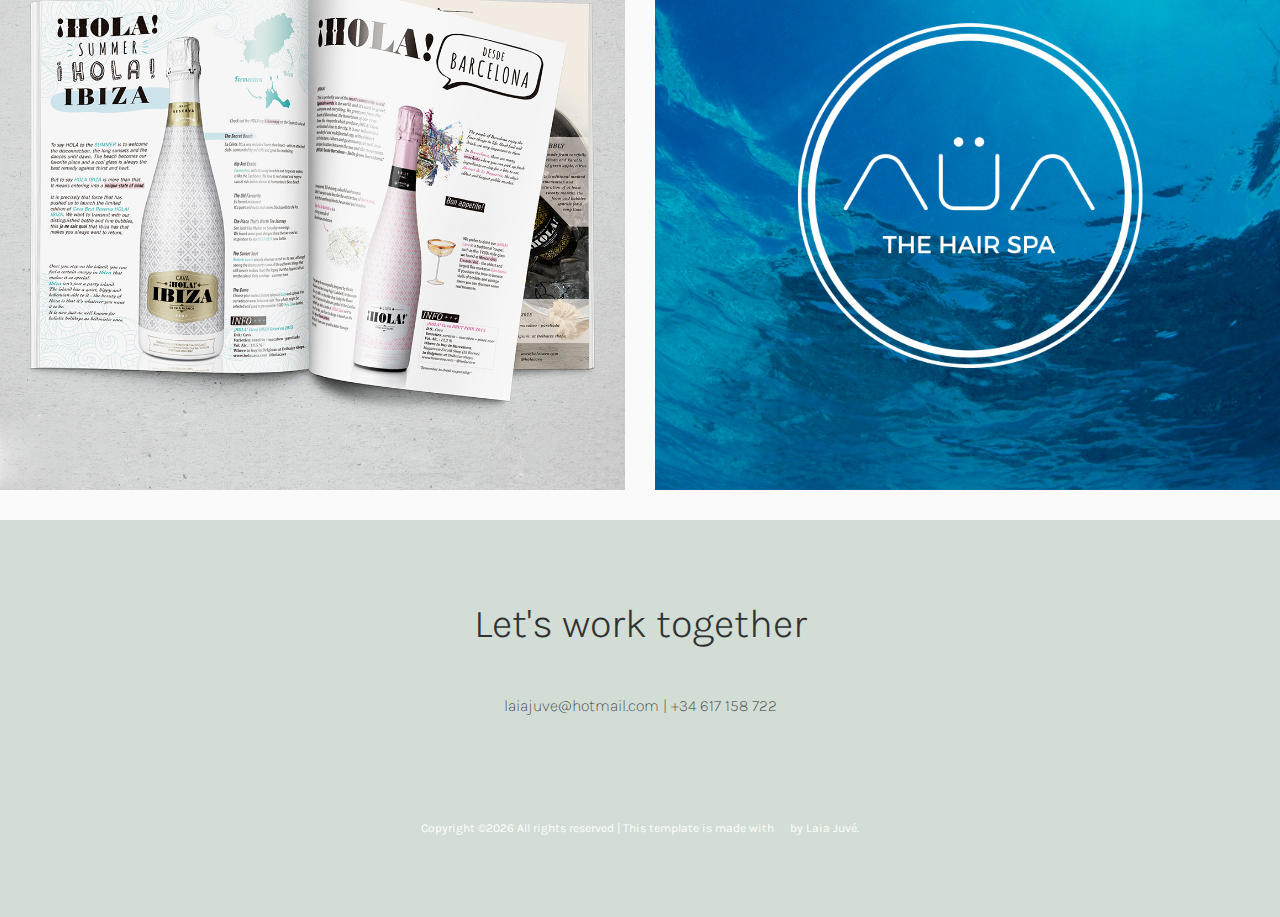
==== commit eee82bae: "laia" ====
--- a/home.html
+++ b/home.html
@@ -50,7 +50,7 @@
 						<ul>
 							<li><a href="contact.html" class="active">Contact</a></li>
 							<li><a href="about.html">About</a></li>
-							<li><a href="home.html">Work</a></li>
+							<li><a href="#work">Work</a></li>
 						</ul>
 					</nav>
 				</div>
@@ -73,10 +73,12 @@
 			</div>
 		</div>
 	</section>
+
 	<!-- section image END -->
 
 
 	<!-- portfolio section start -->
+	<div id="work">
 	<div class="row pt-5">
 		<div class="col-md-3 mb-3">
 			<div class="section-heading">
@@ -96,7 +98,8 @@
 		<div class="container-fluid p-md-0 ">
 			<div class="row portfolios-area">
 				<div class="mix col-lg-6 col-md-6 UX">
-					<a href="img/portfolio/1.jpg" class="portfolio-item set-bg" data-setbg="img/portfolio/1.jpg">
+					<a href="proyecto.html" class="portfolio-item set-bg" data-setbg="img/portfolio/1.jpg">
+					<!--<a href="img/portfolio/1.jpg" class="portfolio-item set-bg" data-setbg="img/portfolio/1.jpg">-->
 						<div class="pi-inner">
 							<h2>+ See Project</h2>
 						</div>
@@ -154,6 +157,7 @@
 			</div>
 		</div>
 	</section>
+</div>
 	<!-- portfolio section end -->
 
 
--- a/stylesheet/style.css
+++ b/stylesheet/style.css
@@ -190,7 +190,7 @@
 .site-hero {
   background-color: #ccc;
   background-size: cover;
-  background-position: center center;
+  background-position: center right;
   background-repeat: no-repeat;
   position: relative;
   overflow: hidden;
@@ -520,6 +520,47 @@
   color: #fff;
 }
 
+.btn {
+  border-radius: 100px;
+  text-transform: uppercase;
+  letter-spacing: .1em;
+  margin-top: 60px;
+}
+
+.btn:active, .btn:focus {
+  outline: none;
+  -webkit-box-shadow: none !important;
+  box-shadow: none !important;
+}
+
+.btn.btn-primary {
+  color: #fff;
+  background-color: #d2ddd5;
+  border: white;
+}
+
+
+.btn.btn-primary:hover{
+  background: #333233;
+}
+
+.btn.btn-secondary {
+  color: #fff;
+  background-color: #d2ddd5;
+  border: white;
+}
+
+
+.btn.btn-secondary:hover{
+  background: #333233;
+}
+
+.button-send{
+  margin-bottom: 90px;
+  margin-top: -20px;
+}
+
+
 /*------------------------
     Contact Page
 --------------------------*/
@@ -684,6 +725,101 @@
   color: #979797;
 }
 
+.heading-about {
+  margin-bottom: 20px;
+  margin-left: 50px;
+  margin-top: 120px;
+  position: relative;
+  z-index: 10;
+}
+
+.heading-about h2 {
+  position: relative;
+  font-weight: 200;
+  padding-top: 20px;
+  font-size: 35px;
+}
+
+.heading-about h2 strong {
+  font-weight: 800;
+}
+
+.heading-about h2:before {
+  content: "";
+  position: absolute;
+  top: 0;
+  left: 0;
+  height: 2px;
+  width: 80px;
+  background: #d2ddd5;
+  z-index: -1;
+}
+
+  .heading-about.text-center h2:before {
+    left: 50%;
+    -webkit-transform: translateX(-50%);
+    -ms-transform: translateX(-50%);
+    transform: translateX(-50%);
+}
+
+.about{
+  text-align: justify;
+}
+
+/*------------------------
+    My Skills
+--------------------------*/
+
+.skill h3 {
+  font-size: 18px; }
+
+.progress {
+    overflow: visible;
+    margin-bottom: 26px;
+    height: 4px;
+}
+
+.progress .progress-bar {
+    background-color: #bfd8c5;
+    position: relative;
+    border-radius: 4px;
+}
+
+.progress .progress-bar span {
+    background-color: #bfd8c5;
+    position: absolute;
+    bottom: -20px;
+    font-size: 10px;
+    line-height: 10px;
+    padding: 2px 3px 2px 4px;
+    right: -1.4em;
+    border-radius: 2px;
+}
+
+  .progress .progress-bar span:after {
+    bottom: 100%;
+    left: 50%;
+    border: solid transparent;
+    content: " ";
+    height: 0;
+    width: 0;
+    position: absolute;
+    pointer-events: none;
+    border-color: #bfd8c5;
+    border-bottom-color: #bfd8c5;
+    border-width: 5px;
+    margin-left: -5px;
+  }
+
+  .skills{
+    margin-top: 60px;
+    margin-right: 40px;
+    margin-bottom: 40px;
+  }
+
+  .titulo-skills{
+    margin-top: 8px;
+  }
 
 
 /* ===========================
